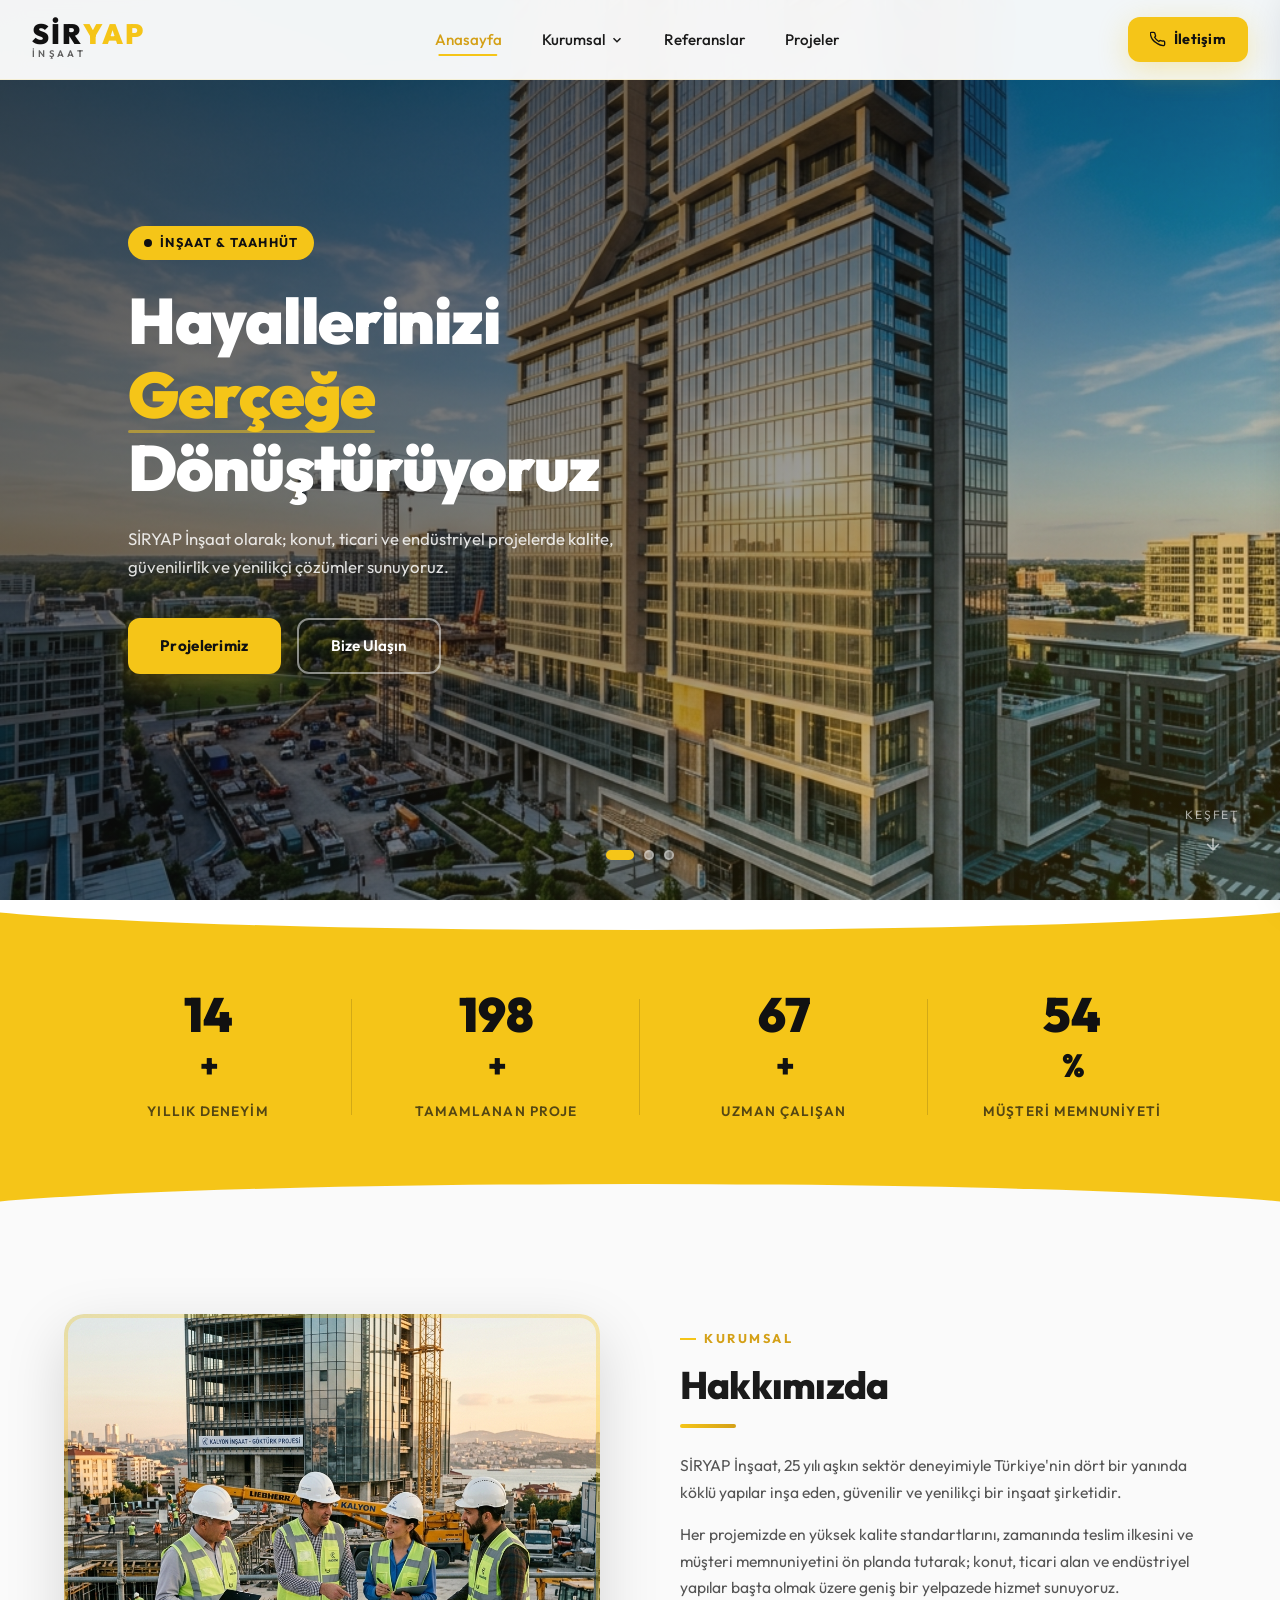
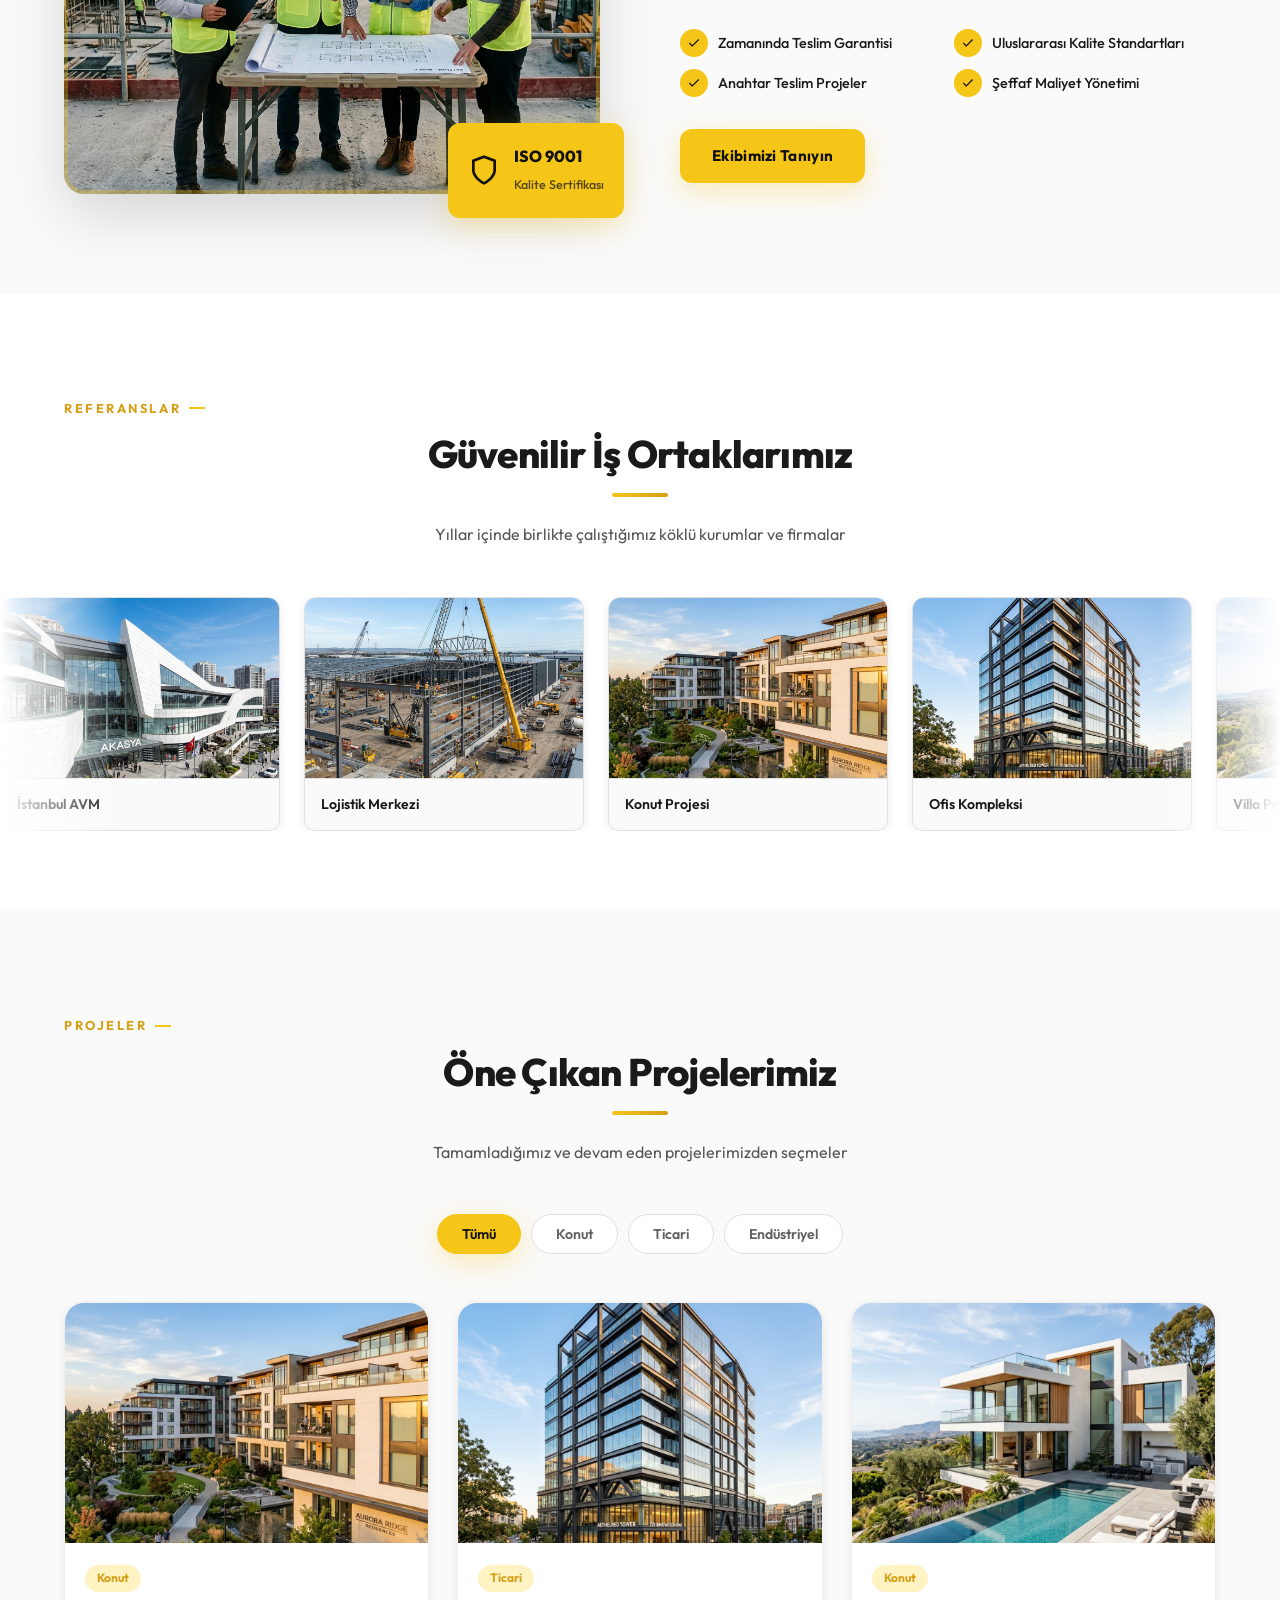
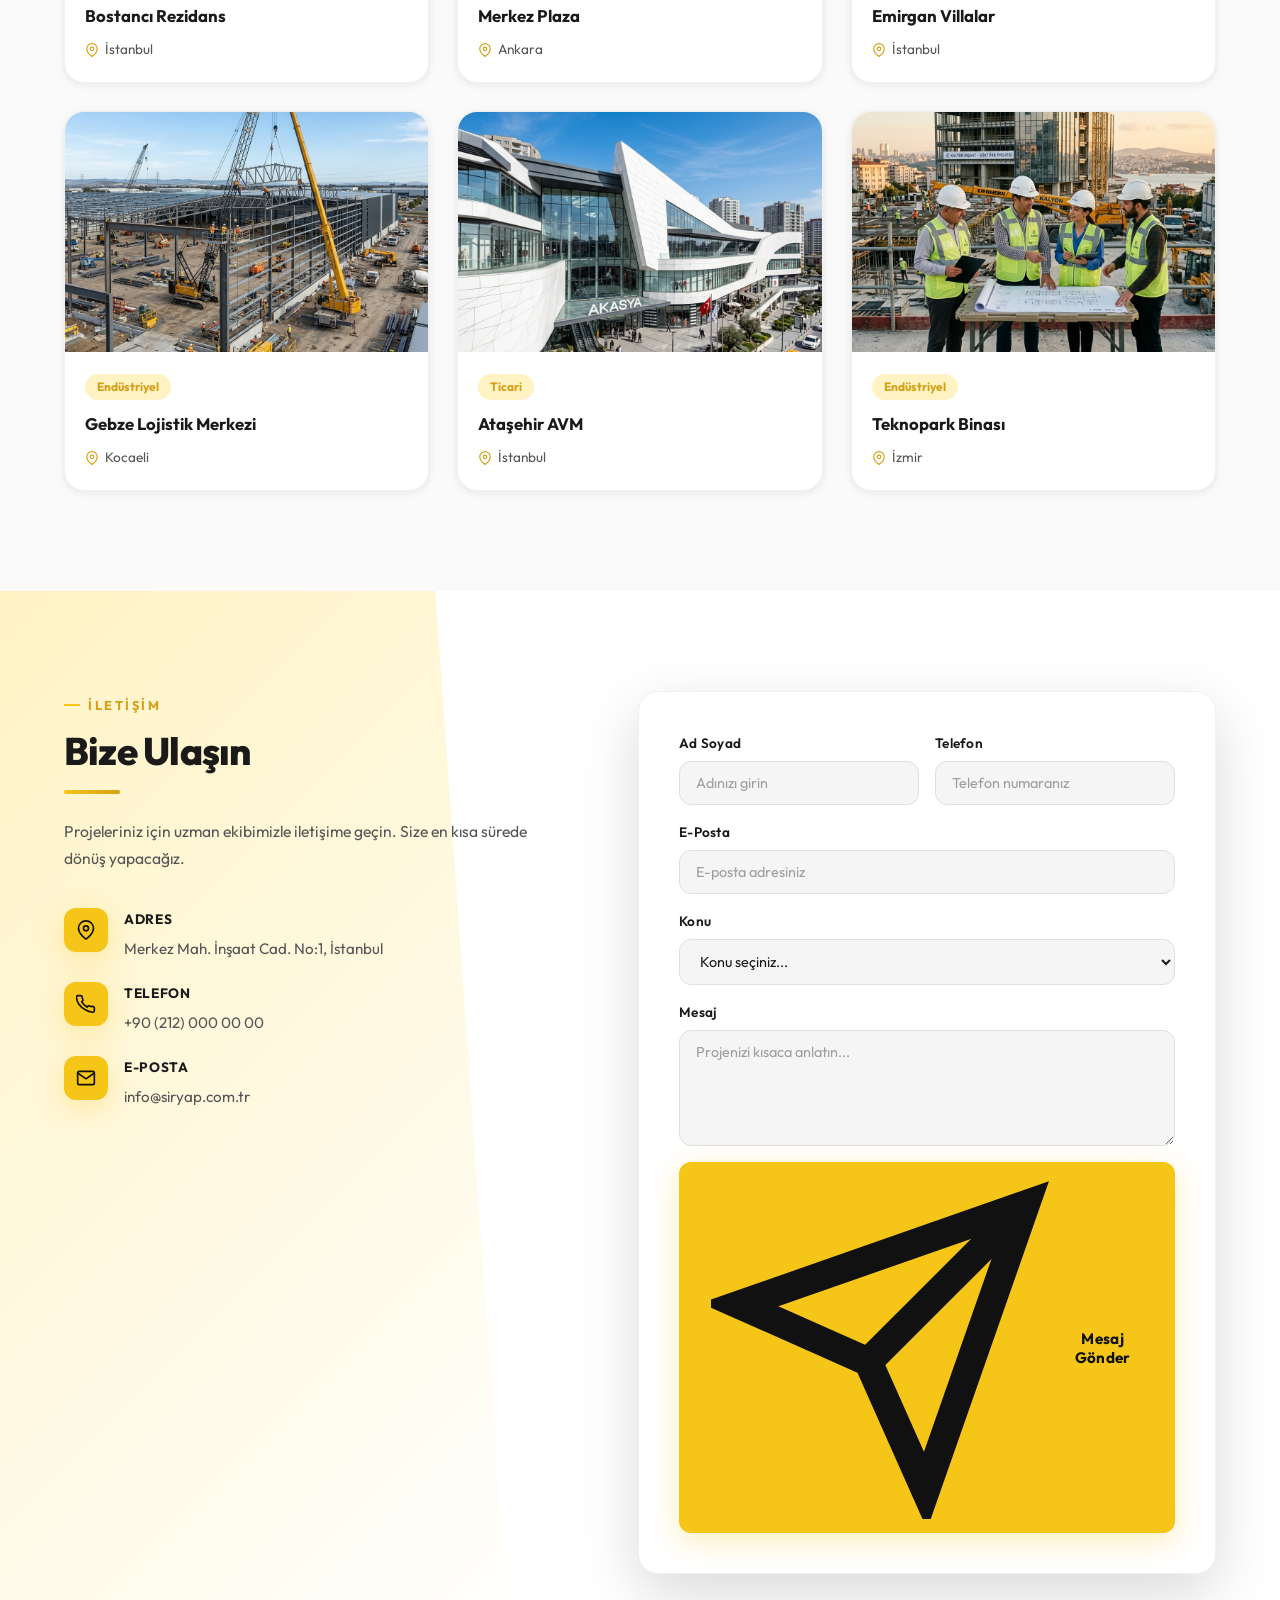
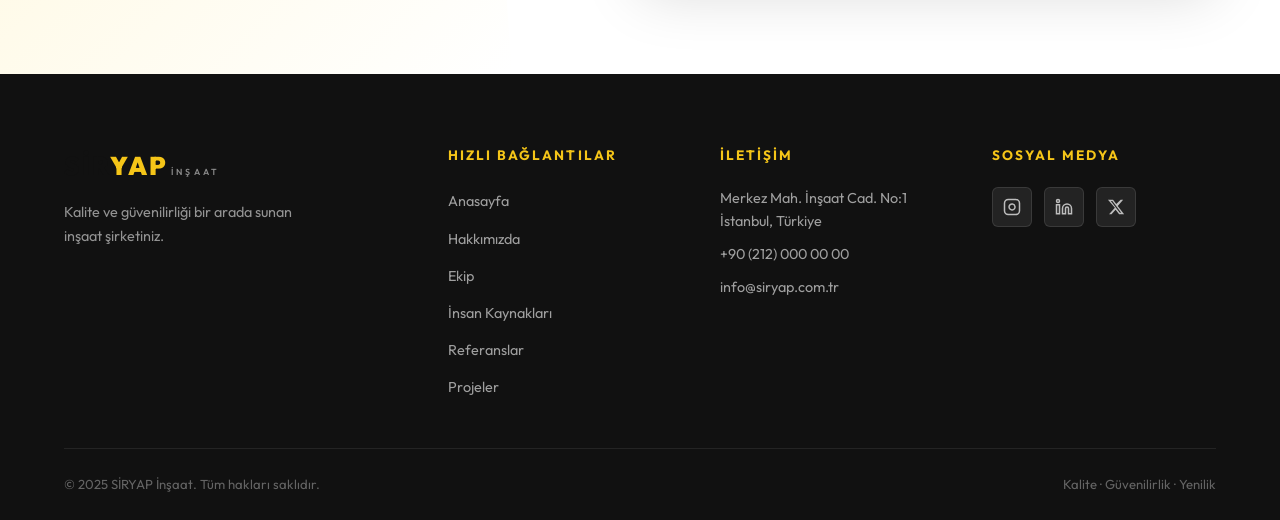
==== index.html @ 0685c8d4 "Add files via upload" ====
<!DOCTYPE html>
<html lang="tr">
<head>
  <meta charset="UTF-8" />
  <meta name="viewport" content="width=device-width, initial-scale=1.0" />
  <title>SİRYAP İnşaat | Kalite ve Güvenilirlik</title>
  <meta name="description" content="SİRYAP İnşaat - Türkiye'nin önde gelen inşaat şirketlerinden biri. Konut, ticari ve endüstriyel projelerimizle kaliteyi ve güvenilirliği bir arada sunuyoruz." />
  <link rel="preconnect" href="https://fonts.googleapis.com" />
  <link rel="preconnect" href="https://fonts.gstatic.com" crossorigin />
  <link href="https://fonts.googleapis.com/css2?family=Outfit:wght@300;400;500;600;700;800;900&family=Inter:wght@300;400;500;600&display=swap" rel="stylesheet" />
  <link rel="stylesheet" href="style.css" />
</head>
<body>

  <!-- HEADER -->
  <header id="site-header">
    <div class="header-inner">
      <!-- Logo -->
      <a href="#anasayfa" class="logo" id="logo-link">
        <span class="logo-text">SİR<span class="logo-accent">YAP</span></span>
        <span class="logo-sub">İNŞAAT</span>
      </a>

      <!-- Navigation -->
      <nav class="main-nav" id="main-nav">
        <ul class="nav-list">
          <li><a href="#anasayfa" class="nav-link active" id="nav-anasayfa">Anasayfa</a></li>
          <li class="has-dropdown">
            <a href="#kurumsal" class="nav-link" id="nav-kurumsal">
              Kurumsal
              <svg class="chevron" viewBox="0 0 24 24" fill="none" stroke="currentColor" stroke-width="2.5">
                <path d="M6 9l6 6 6-6"/>
              </svg>
            </a>
            <ul class="dropdown">
              <li><a href="ekip.html" class="dropdown-link" id="nav-ekip">Ekip</a></li>
              <li><a href="insan-kaynaklari.html" class="dropdown-link" id="nav-ik">İnsan Kaynakları</a></li>
            </ul>
          </li>
          <li><a href="#referanslar" class="nav-link" id="nav-referanslar">Referanslar</a></li>
          <li><a href="#projeler" class="nav-link" id="nav-projeler">Projeler</a></li>
        </ul>
      </nav>

      <!-- Contact Button -->
      <a href="#iletisim" class="contact-btn" id="contact-btn">
        <svg viewBox="0 0 24 24" fill="none" stroke="currentColor" stroke-width="2">
          <path d="M22 16.92v3a2 2 0 01-2.18 2 19.79 19.79 0 01-8.63-3.07A19.5 19.5 0 013.5 12.37a19.79 19.79 0 01-3.07-8.67A2 2 0 012.45 2h3a2 2 0 012 1.72c.127.96.362 1.903.7 2.81a2 2 0 01-.45 2.11L6.91 9.43a16 16 0 006.29 6.29l.8-.8a2 2 0 012.11-.45c.907.338 1.85.573 2.81.7A2 2 0 0122 16.92z"/>
        </svg>
        İletişim
      </a>

      <!-- Hamburger -->
      <button class="hamburger" id="hamburger-btn" aria-label="Menüyü aç">
        <span></span>
        <span></span>
        <span></span>
      </button>
    </div>
  </header>

  <!-- MOBILE NAV OVERLAY -->
  <div class="mobile-overlay" id="mobile-overlay"></div>
  <nav class="mobile-nav" id="mobile-nav">
    <button class="mobile-close" id="mobile-close-btn" aria-label="Menüyü kapat">✕</button>
    <ul class="mobile-nav-list">
      <li><a href="#anasayfa" class="mobile-nav-link">Anasayfa</a></li>
      <li>
        <button class="mobile-nav-link mobile-dropdown-toggle" id="mobile-kurumsal-btn">
          Kurumsal <svg viewBox="0 0 24 24" fill="none" stroke="currentColor" stroke-width="2.5"><path d="M6 9l6 6 6-6"/></svg>
        </button>
        <ul class="mobile-sub" id="mobile-sub-kurumsal">
          <li><a href="ekip.html" class="mobile-sub-link">Ekip</a></li>
          <li><a href="insan-kaynaklari.html" class="mobile-sub-link">İnsan Kaynakları</a></li>
        </ul>
      </li>
      <li><a href="#referanslar" class="mobile-nav-link">Referanslar</a></li>
      <li><a href="#projeler" class="mobile-nav-link">Projeler</a></li>
      <li><a href="#iletisim" class="mobile-nav-link highlight-link">İletişim</a></li>
    </ul>
  </nav>

  <main>
    <!-- HERO SECTION -->
    <section id="anasayfa" class="hero-section">
      <div class="hero-slider" id="hero-slider">
        <div class="hero-slide active" style="background-image: url('assets/hero_bg.png')"></div>
        <div class="hero-slide" style="background-image: url('assets/project1.png')"></div>
        <div class="hero-slide" style="background-image: url('assets/project2.png')"></div>
      </div>
      <div class="hero-overlay"></div>
      <div class="hero-content">
        <div class="hero-badge animate-fadeIn">İnşaat & Taahhüt</div>
        <h1 class="hero-title animate-slideUp">
          Hayallerinizi<br/>
          <span class="hero-accent">Gerçeğe</span> Dönüştürüyoruz
        </h1>
        <p class="hero-desc animate-slideUp delay-1">
          SİRYAP İnşaat olarak; konut, ticari ve endüstriyel projelerde kalite, güvenilirlik ve yenilikçi çözümler sunuyoruz.
        </p>
        <div class="hero-btns animate-slideUp delay-2">
          <a href="#projeler" class="btn-primary" id="hero-projects-btn">Projelerimiz</a>
          <a href="#iletisim" class="btn-outline" id="hero-contact-btn">Bize Ulaşın</a>
        </div>
      </div>
      <div class="hero-dots" id="hero-dots">
        <button class="dot active" data-index="0" aria-label="Slayt 1"></button>
        <button class="dot" data-index="1" aria-label="Slayt 2"></button>
        <button class="dot" data-index="2" aria-label="Slayt 3"></button>
      </div>
      <div class="hero-scroll-hint">
        <span>Keşfet</span>
        <div class="scroll-arrow">
          <svg viewBox="0 0 24 24" fill="none" stroke="currentColor" stroke-width="2">
            <path d="M12 5v14M5 12l7 7 7-7"/>
          </svg>
        </div>
      </div>
    </section>

    <!-- STATS SECTION -->
    <section class="stats-section">
      <div class="container">
        <div class="stats-grid">
          <div class="stat-item">
            <div class="stat-number" data-target="25">0</div>
            <div class="stat-plus">+</div>
            <div class="stat-label">Yıllık Deneyim</div>
          </div>
          <div class="stat-item">
            <div class="stat-number" data-target="350">0</div>
            <div class="stat-plus">+</div>
            <div class="stat-label">Tamamlanan Proje</div>
          </div>
          <div class="stat-item">
            <div class="stat-number" data-target="120">0</div>
            <div class="stat-plus">+</div>
            <div class="stat-label">Uzman Çalışan</div>
          </div>
          <div class="stat-item">
            <div class="stat-number" data-target="98">0</div>
            <div class="stat-plus">%</div>
            <div class="stat-label">Müşteri Memnuniyeti</div>
          </div>
        </div>
      </div>
    </section>

    <!-- KURUMSAL / HAKKIMIZDA SECTION -->
    <section id="kurumsal" class="about-section">
      <div class="container">
        <div class="about-grid">
          <div class="about-image-wrapper">
            <div class="about-image-frame">
              <img src="assets/about_img.png" alt="SİRYAP İnşaat Ekibi" class="about-img" />
            </div>
            <div class="about-badge-card">
              <svg viewBox="0 0 24 24" fill="none" stroke="currentColor" stroke-width="2">
                <path d="M12 22s8-4 8-10V5l-8-3-8 3v7c0 6 8 10 8 10z"/>
              </svg>
              <div>
                <strong>ISO 9001</strong>
                <span>Kalite Sertifikası</span>
              </div>
            </div>
          </div>
          <div class="about-content">
            <div class="section-label">Kurumsal</div>
            <h2 class="section-title">Hakkımızda</h2>
            <div class="section-divider"></div>
            <p class="about-text">
              SİRYAP İnşaat, 25 yılı aşkın sektör deneyimiyle Türkiye'nin dört bir yanında köklü yapılar inşa eden, güvenilir ve yenilikçi bir inşaat şirketidir.
            </p>
            <p class="about-text">
              Her projemizde en yüksek kalite standartlarını, zamanında teslim ilkesini ve müşteri memnuniyetini ön planda tutarak; konut, ticari alan ve endüstriyel yapılar başta olmak üzere geniş bir yelpazede hizmet sunuyoruz.
            </p>
            <div class="about-features">
              <div class="feature-item">
                <div class="feature-icon">
                  <svg viewBox="0 0 24 24" fill="none" stroke="currentColor" stroke-width="2">
                    <polyline points="20 6 9 17 4 12"/>
                  </svg>
                </div>
                <span>Zamanında Teslim Garantisi</span>
              </div>
              <div class="feature-item">
                <div class="feature-icon">
                  <svg viewBox="0 0 24 24" fill="none" stroke="currentColor" stroke-width="2">
                    <polyline points="20 6 9 17 4 12"/>
                  </svg>
                </div>
                <span>Uluslararası Kalite Standartları</span>
              </div>
              <div class="feature-item">
                <div class="feature-icon">
                  <svg viewBox="0 0 24 24" fill="none" stroke="currentColor" stroke-width="2">
                    <polyline points="20 6 9 17 4 12"/>
                  </svg>
                </div>
                <span>Anahtar Teslim Projeler</span>
              </div>
              <div class="feature-item">
                <div class="feature-icon">
                  <svg viewBox="0 0 24 24" fill="none" stroke="currentColor" stroke-width="2">
                    <polyline points="20 6 9 17 4 12"/>
                  </svg>
                </div>
                <span>Şeffaf Maliyet Yönetimi</span>
              </div>
            </div>
            <a href="ekip.html" class="btn-primary" id="about-team-btn">Ekibimizi Tanıyın</a>
          </div>
        </div>
      </div>
    </section>

    <!-- REFERANSLAR SECTION (Auto-scrolling) -->
    <section id="referanslar" class="references-section">
      <div class="container">
        <div class="section-label center">Referanslar</div>
        <h2 class="section-title center">Güvenilir İş Ortaklarımız</h2>
        <div class="section-divider center"></div>
        <p class="section-sub center">Yıllar içinde birlikte çalıştığımız köklü kurumlar ve firmalar</p>
      </div>

      <!-- Scrolling logos track -->
      <div class="refs-scroll-wrapper">
        <div class="refs-track" id="refs-track">
          <!-- First set -->
          <div class="ref-card">
            <div class="ref-inner">
              <img src="assets/ref1.png" alt="Referans 1" />
              <span>İstanbul AVM</span>
            </div>
          </div>
          <div class="ref-card">
            <div class="ref-inner">
              <img src="assets/ref2.png" alt="Referans 2" />
              <span>Lojistik Merkezi</span>
            </div>
          </div>
          <div class="ref-card">
            <div class="ref-inner">
              <img src="assets/project1.png" alt="Referans 3" />
              <span>Konut Projesi</span>
            </div>
          </div>
          <div class="ref-card">
            <div class="ref-inner">
              <img src="assets/project2.png" alt="Referans 4" />
              <span>Ofis Kompleksi</span>
            </div>
          </div>
          <div class="ref-card">
            <div class="ref-inner">
              <img src="assets/project3.png" alt="Referans 5" />
              <span>Villa Projesi</span>
            </div>
          </div>
          <div class="ref-card">
            <div class="ref-inner">
              <img src="assets/about_img.png" alt="Referans 6" />
              <span>Endüstriyel Tesis</span>
            </div>
          </div>
          <!-- Duplicate set for seamless loop -->
          <div class="ref-card">
            <div class="ref-inner">
              <img src="assets/ref1.png" alt="Referans 1" />
              <span>İstanbul AVM</span>
            </div>
          </div>
          <div class="ref-card">
            <div class="ref-inner">
              <img src="assets/ref2.png" alt="Referans 2" />
              <span>Lojistik Merkezi</span>
            </div>
          </div>
          <div class="ref-card">
            <div class="ref-inner">
              <img src="assets/project1.png" alt="Referans 3" />
              <span>Konut Projesi</span>
            </div>
          </div>
          <div class="ref-card">
            <div class="ref-inner">
              <img src="assets/project2.png" alt="Referans 4" />
              <span>Ofis Kompleksi</span>
            </div>
          </div>
          <div class="ref-card">
            <div class="ref-inner">
              <img src="assets/project3.png" alt="Referans 5" />
              <span>Villa Projesi</span>
            </div>
          </div>
          <div class="ref-card">
            <div class="ref-inner">
              <img src="assets/about_img.png" alt="Referans 6" />
              <span>Endüstriyel Tesis</span>
            </div>
          </div>
        </div>
      </div>
    </section>

    <!-- PROJELER SECTION -->
    <section id="projeler" class="projects-section">
      <div class="container">
        <div class="section-label center">Projeler</div>
        <h2 class="section-title center">Öne Çıkan Projelerimiz</h2>
        <div class="section-divider center"></div>
        <p class="section-sub center">Tamamladığımız ve devam eden projelerimizden seçmeler</p>

        <div class="project-filters" id="project-filters">
          <button class="filter-btn active" data-filter="all" id="filter-all">Tümü</button>
          <button class="filter-btn" data-filter="konut" id="filter-konut">Konut</button>
          <button class="filter-btn" data-filter="ticari" id="filter-ticari">Ticari</button>
          <button class="filter-btn" data-filter="endustri" id="filter-endustri">Endüstriyel</button>
        </div>

        <div class="projects-grid" id="projects-grid">
          <div class="project-card" data-category="konut">
            <div class="project-img-wrap">
              <img src="assets/project1.png" alt="Bostancı Rezidans" />
              <div class="project-overlay">
                <span class="project-tag">Konut</span>
                <h3>Bostancı Rezidans</h3>
                <p>İstanbul, 2024</p>
              </div>
            </div>
            <div class="project-info">
              <span class="project-category-badge">Konut</span>
              <h3 class="project-name">Bostancı Rezidans</h3>
              <p class="project-location">
                <svg viewBox="0 0 24 24" fill="none" stroke="currentColor" stroke-width="2">
                  <path d="M21 10c0 7-9 13-9 13s-9-6-9-13a9 9 0 0118 0z"/>
                  <circle cx="12" cy="10" r="3"/>
                </svg>
                İstanbul
              </p>
            </div>
          </div>

          <div class="project-card" data-category="ticari">
            <div class="project-img-wrap">
              <img src="assets/project2.png" alt="Merkez Plaza" />
              <div class="project-overlay">
                <span class="project-tag">Ticari</span>
                <h3>Merkez Plaza</h3>
                <p>Ankara, 2023</p>
              </div>
            </div>
            <div class="project-info">
              <span class="project-category-badge">Ticari</span>
              <h3 class="project-name">Merkez Plaza</h3>
              <p class="project-location">
                <svg viewBox="0 0 24 24" fill="none" stroke="currentColor" stroke-width="2">
                  <path d="M21 10c0 7-9 13-9 13s-9-6-9-13a9 9 0 0118 0z"/>
                  <circle cx="12" cy="10" r="3"/>
                </svg>
                Ankara
              </p>
            </div>
          </div>

          <div class="project-card" data-category="konut">
            <div class="project-img-wrap">
              <img src="assets/project3.png" alt="Emirgan Villalar" />
              <div class="project-overlay">
                <span class="project-tag">Konut</span>
                <h3>Emirgan Villalar</h3>
                <p>İstanbul, 2024</p>
              </div>
            </div>
            <div class="project-info">
              <span class="project-category-badge">Konut</span>
              <h3 class="project-name">Emirgan Villalar</h3>
              <p class="project-location">
                <svg viewBox="0 0 24 24" fill="none" stroke="currentColor" stroke-width="2">
                  <path d="M21 10c0 7-9 13-9 13s-9-6-9-13a9 9 0 0118 0z"/>
                  <circle cx="12" cy="10" r="3"/>
                </svg>
                İstanbul
              </p>
            </div>
          </div>

          <div class="project-card" data-category="endustri">
            <div class="project-img-wrap">
              <img src="assets/ref2.png" alt="Gebze Lojistik Merkezi" />
              <div class="project-overlay">
                <span class="project-tag">Endüstriyel</span>
                <h3>Gebze Lojistik Merkezi</h3>
                <p>Kocaeli, 2022</p>
              </div>
            </div>
            <div class="project-info">
              <span class="project-category-badge">Endüstriyel</span>
              <h3 class="project-name">Gebze Lojistik Merkezi</h3>
              <p class="project-location">
                <svg viewBox="0 0 24 24" fill="none" stroke="currentColor" stroke-width="2">
                  <path d="M21 10c0 7-9 13-9 13s-9-6-9-13a9 9 0 0118 0z"/>
                  <circle cx="12" cy="10" r="3"/>
                </svg>
                Kocaeli
              </p>
            </div>
          </div>

          <div class="project-card" data-category="ticari">
            <div class="project-img-wrap">
              <img src="assets/ref1.png" alt="Ataşehir AVM" />
              <div class="project-overlay">
                <span class="project-tag">Ticari</span>
                <h3>Ataşehir AVM</h3>
                <p>İstanbul, 2023</p>
              </div>
            </div>
            <div class="project-info">
              <span class="project-category-badge">Ticari</span>
              <h3 class="project-name">Ataşehir AVM</h3>
              <p class="project-location">
                <svg viewBox="0 0 24 24" fill="none" stroke="currentColor" stroke-width="2">
                  <path d="M21 10c0 7-9 13-9 13s-9-6-9-13a9 9 0 0118 0z"/>
                  <circle cx="12" cy="10" r="3"/>
                </svg>
                İstanbul
              </p>
            </div>
          </div>

          <div class="project-card" data-category="endustri">
            <div class="project-img-wrap">
              <img src="assets/about_img.png" alt="Teknopark Binası" />
              <div class="project-overlay">
                <span class="project-tag">Endüstriyel</span>
                <h3>Teknopark Binası</h3>
                <p>İzmir, 2021</p>
              </div>
            </div>
            <div class="project-info">
              <span class="project-category-badge">Endüstriyel</span>
              <h3 class="project-name">Teknopark Binası</h3>
              <p class="project-location">
                <svg viewBox="0 0 24 24" fill="none" stroke="currentColor" stroke-width="2">
                  <path d="M21 10c0 7-9 13-9 13s-9-6-9-13a9 9 0 0118 0z"/>
                  <circle cx="12" cy="10" r="3"/>
                </svg>
                İzmir
              </p>
            </div>
          </div>
        </div>
      </div>
    </section>

    <!-- ILETISIM SECTION -->
    <section id="iletisim" class="contact-section">
      <div class="container">
        <div class="contact-grid">
          <div class="contact-info">
            <div class="section-label">İletişim</div>
            <h2 class="section-title">Bize Ulaşın</h2>
            <div class="section-divider"></div>
            <p class="contact-desc">Projeleriniz için uzman ekibimizle iletişime geçin. Size en kısa sürede dönüş yapacağız.</p>

            <div class="contact-items">
              <div class="contact-item">
                <div class="contact-icon">
                  <svg viewBox="0 0 24 24" fill="none" stroke="currentColor" stroke-width="2">
                    <path d="M21 10c0 7-9 13-9 13s-9-6-9-13a9 9 0 0118 0z"/>
                    <circle cx="12" cy="10" r="3"/>
                  </svg>
                </div>
                <div>
                  <strong>Adres</strong>
                  <span>Merkez Mah. İnşaat Cad. No:1, İstanbul</span>
                </div>
              </div>
              <div class="contact-item">
                <div class="contact-icon">
                  <svg viewBox="0 0 24 24" fill="none" stroke="currentColor" stroke-width="2">
                    <path d="M22 16.92v3a2 2 0 01-2.18 2 19.79 19.79 0 01-8.63-3.07A19.5 19.5 0 013.5 12.37a19.79 19.79 0 01-3.07-8.67A2 2 0 012.45 2h3a2 2 0 012 1.72c.127.96.362 1.903.7 2.81a2 2 0 01-.45 2.11L6.91 9.43a16 16 0 006.29 6.29l.8-.8a2 2 0 012.11-.45c.907.338 1.85.573 2.81.7A2 2 0 0122 16.92z"/>
                  </svg>
                </div>
                <div>
                  <strong>Telefon</strong>
                  <span>+90 (212) 000 00 00</span>
                </div>
              </div>
              <div class="contact-item">
                <div class="contact-icon">
                  <svg viewBox="0 0 24 24" fill="none" stroke="currentColor" stroke-width="2">
                    <path d="M4 4h16c1.1 0 2 .9 2 2v12c0 1.1-.9 2-2 2H4c-1.1 0-2-.9-2-2V6c0-1.1.9-2 2-2z"/>
                    <polyline points="22,6 12,13 2,6"/>
                  </svg>
                </div>
                <div>
                  <strong>E-Posta</strong>
                  <span>info@siryap.com.tr</span>
                </div>
              </div>
            </div>
          </div>

          <form class="contact-form" id="contact-form">
            <div class="form-row">
              <div class="form-group">
                <label for="ad">Ad Soyad</label>
                <input type="text" id="ad" name="ad" placeholder="Adınızı girin" required />
              </div>
              <div class="form-group">
                <label for="telefon">Telefon</label>
                <input type="tel" id="telefon" name="telefon" placeholder="Telefon numaranız" />
              </div>
            </div>
            <div class="form-group">
              <label for="email">E-Posta</label>
              <input type="email" id="email" name="email" placeholder="E-posta adresiniz" required />
            </div>
            <div class="form-group">
              <label for="konu">Konu</label>
              <select id="konu" name="konu">
                <option value="">Konu seçiniz...</option>
                <option>Konut Projesi</option>
                <option>Ticari Proje</option>
                <option>Endüstriyel Proje</option>
                <option>Diğer</option>
              </select>
            </div>
            <div class="form-group">
              <label for="mesaj">Mesaj</label>
              <textarea id="mesaj" name="mesaj" rows="5" placeholder="Projenizi kısaca anlatın..."></textarea>
            </div>
            <button type="submit" class="btn-primary full-width" id="submit-btn">
              <svg viewBox="0 0 24 24" fill="none" stroke="currentColor" stroke-width="2">
                <line x1="22" y1="2" x2="11" y2="13"/>
                <polygon points="22 2 15 22 11 13 2 9 22 2"/>
              </svg>
              Mesaj Gönder
            </button>
          </form>
        </div>
      </div>
    </section>
  </main>

  <!-- FOOTER -->
  <footer class="site-footer">
    <div class="container">
      <div class="footer-grid">
        <div class="footer-brand">
          <span class="logo-text footer-logo">SİR<span class="logo-accent">YAP</span></span>
          <span class="logo-sub footer-logo-sub">İNŞAAT</span>
          <p>Kalite ve güvenilirliği bir arada sunan inşaat şirketiniz.</p>
        </div>
        <div class="footer-links">
          <h4>Hızlı Bağlantılar</h4>
          <ul>
            <li><a href="#anasayfa">Anasayfa</a></li>
            <li><a href="#kurumsal">Hakkımızda</a></li>
            <li><a href="ekip.html">Ekip</a></li>
            <li><a href="insan-kaynaklari.html">İnsan Kaynakları</a></li>
            <li><a href="#referanslar">Referanslar</a></li>
            <li><a href="#projeler">Projeler</a></li>
          </ul>
        </div>
        <div class="footer-contact">
          <h4>İletişim</h4>
          <p>Merkez Mah. İnşaat Cad. No:1<br/>İstanbul, Türkiye</p>
          <p><a href="tel:+902120000000">+90 (212) 000 00 00</a></p>
          <p><a href="mailto:info@siryap.com.tr">info@siryap.com.tr</a></p>
        </div>
        <div class="footer-social">
          <h4>Sosyal Medya</h4>
          <div class="social-links">
            <a href="#" class="social-link" id="social-instagram" aria-label="Instagram">
              <svg viewBox="0 0 24 24" fill="none" stroke="currentColor" stroke-width="2">
                <rect x="2" y="2" width="20" height="20" rx="5" ry="5"/>
                <path d="M16 11.37A4 4 0 1112.63 8 4 4 0 0116 11.37z"/>
                <line x1="17.5" y1="6.5" x2="17.51" y2="6.5"/>
              </svg>
            </a>
            <a href="#" class="social-link" id="social-linkedin" aria-label="LinkedIn">
              <svg viewBox="0 0 24 24" fill="none" stroke="currentColor" stroke-width="2">
                <path d="M16 8a6 6 0 016 6v7h-4v-7a2 2 0 00-2-2 2 2 0 00-2 2v7h-4v-7a6 6 0 016-6zM2 9h4v12H2z"/>
                <circle cx="4" cy="4" r="2"/>
              </svg>
            </a>
            <a href="#" class="social-link" id="social-twitter" aria-label="Twitter/X">
              <svg viewBox="0 0 24 24" fill="currentColor">
                <path d="M18.244 2.25h3.308l-7.227 8.26 8.502 11.24H16.17l-4.714-6.231-5.401 6.231H2.744l7.737-8.835L1.254 2.25H8.08l4.253 5.622zm-1.161 17.52h1.833L7.084 4.126H5.117z"/>
              </svg>
            </a>
          </div>
        </div>
      </div>
      <div class="footer-bottom">
        <p>&copy; 2025 SİRYAP İnşaat. Tüm hakları saklıdır.</p>
        <p>Kalite · Güvenilirlik · Yenilik</p>
      </div>
    </div>
  </footer>

  <script src="script.js"></script>
</body>
</html>
---- style.css ----
/* ============================================
   SIRYAP İNŞAAT - Ana Stil Dosyası
   Renk Paleti: Beyaz + Sarı/Altın
   ============================================ */

/* --- CSS Değişkenleri --- */
:root {
  --primary: #F5C518;        /* Altın sarı */
  --primary-dark: #D4A017;   /* Koyu altın */
  --primary-light: #FFF3C4;  /* Açık sarı */
  --white: #FFFFFF;
  --off-white: #FAFAFA;
  --light-gray: #F5F5F5;
  --gray-100: #F0F0F0;
  --gray-200: #E0E0E0;
  --gray-400: #9E9E9E;
  --gray-600: #616161;
  --gray-800: #212121;
  --dark: #111111;
  --text-primary: #1A1A1A;
  --text-secondary: #555555;
  --shadow-sm: 0 2px 8px rgba(0,0,0,0.08);
  --shadow-md: 0 8px 24px rgba(0,0,0,0.10);
  --shadow-lg: 0 20px 60px rgba(0,0,0,0.15);
  --shadow-gold: 0 8px 30px rgba(245, 197, 24, 0.3);
  --radius-sm: 6px;
  --radius-md: 12px;
  --radius-lg: 20px;
  --radius-xl: 30px;
  --transition: 0.3s ease;
  --header-height: 80px;
}

/* --- Reset & Base --- */
*, *::before, *::after {
  box-sizing: border-box;
  margin: 0;
  padding: 0;
}

html {
  scroll-behavior: smooth;
  font-size: 16px;
}

body {
  font-family: 'Outfit', 'Inter', sans-serif;
  color: var(--text-primary);
  background: var(--white);
  overflow-x: hidden;
  line-height: 1.7;
}

img {
  display: block;
  max-width: 100%;
  height: auto;
}

a {
  text-decoration: none;
  color: inherit;
}

ul {
  list-style: none;
}

button {
  cursor: pointer;
  border: none;
  background: none;
  font-family: inherit;
}

/* --- Container --- */
.container {
  max-width: 1200px;
  margin: 0 auto;
  padding: 0 24px;
}

/* ============================================
   HEADER
   ============================================ */
#site-header {
  position: fixed;
  top: 0;
  left: 0;
  right: 0;
  z-index: 1000;
  height: var(--header-height);
  background: rgba(255, 255, 255, 0.95);
  backdrop-filter: blur(12px);
  -webkit-backdrop-filter: blur(12px);
  border-bottom: 1px solid rgba(245, 197, 24, 0.15);
  transition: box-shadow var(--transition), background var(--transition);
}

#site-header.scrolled {
  box-shadow: 0 4px 30px rgba(0, 0, 0, 0.08);
  background: rgba(255, 255, 255, 0.98);
}

.header-inner {
  max-width: 1400px;
  margin: 0 auto;
  height: 100%;
  padding: 0 32px;
  display: flex;
  align-items: center;
  justify-content: space-between;
  gap: 24px;
}

/* --- Logo --- */
.logo {
  display: flex;
  flex-direction: column;
  line-height: 1;
  flex-shrink: 0;
}

.logo-text {
  font-family: 'Outfit', sans-serif;
  font-size: 1.75rem;
  font-weight: 900;
  letter-spacing: 0.08em;
  color: var(--dark);
}

.logo-accent {
  color: var(--primary);
}

.logo-sub {
  font-size: 0.6rem;
  font-weight: 600;
  letter-spacing: 0.35em;
  color: var(--gray-600);
  text-transform: uppercase;
  margin-top: 1px;
}

/* --- Main Nav --- */
.main-nav {
  flex: 1;
  display: flex;
  justify-content: center;
}

.nav-list {
  display: flex;
  align-items: center;
  gap: 8px;
}

.nav-link {
  display: flex;
  align-items: center;
  gap: 4px;
  padding: 8px 16px;
  border-radius: var(--radius-sm);
  font-weight: 500;
  font-size: 0.95rem;
  color: var(--text-primary);
  transition: all var(--transition);
  position: relative;
}

.nav-link::after {
  content: '';
  position: absolute;
  bottom: 4px;
  left: 50%;
  width: 0;
  height: 2px;
  background: var(--primary);
  transform: translateX(-50%);
  transition: width var(--transition);
  border-radius: 2px;
}

.nav-link:hover::after,
.nav-link.active::after {
  width: 60%;
}

.nav-link:hover,
.nav-link.active {
  color: var(--primary-dark);
}

.chevron {
  width: 14px;
  height: 14px;
  transition: transform var(--transition);
}

/* --- Dropdown --- */
.has-dropdown {
  position: relative;
}

.has-dropdown:hover .chevron {
  transform: rotate(180deg);
}

.dropdown {
  position: absolute;
  top: calc(100% + 8px);
  left: 50%;
  transform: translateX(-50%);
  min-width: 200px;
  background: var(--white);
  border-radius: var(--radius-md);
  box-shadow: var(--shadow-lg);
  border: 1px solid var(--gray-100);
  padding: 8px;
  opacity: 0;
  visibility: hidden;
  transform: translateX(-50%) translateY(-8px);
  transition: all var(--transition);
  pointer-events: none;
}

.dropdown::before {
  content: '';
  position: absolute;
  top: -6px;
  left: 50%;
  transform: translateX(-50%);
  width: 12px;
  height: 12px;
  background: var(--white);
  border-top: 1px solid var(--gray-100);
  border-left: 1px solid var(--gray-100);
  transform: translateX(-50%) rotate(45deg);
}

.has-dropdown:hover .dropdown {
  opacity: 1;
  visibility: visible;
  transform: translateX(-50%) translateY(0);
  pointer-events: auto;
}

.dropdown-link {
  display: block;
  padding: 10px 16px;
  border-radius: var(--radius-sm);
  font-size: 0.9rem;
  font-weight: 500;
  color: var(--text-primary);
  transition: all var(--transition);
}

.dropdown-link:hover {
  background: var(--primary-light);
  color: var(--primary-dark);
  padding-left: 20px;
}

/* --- Contact Button --- */
.contact-btn {
  display: flex;
  align-items: center;
  gap: 8px;
  padding: 10px 22px;
  background: var(--primary);
  color: var(--dark);
  border-radius: var(--radius-md);
  font-weight: 700;
  font-size: 0.9rem;
  letter-spacing: 0.02em;
  transition: all var(--transition);
  flex-shrink: 0;
  box-shadow: var(--shadow-gold);
}

.contact-btn svg {
  width: 16px;
  height: 16px;
}

.contact-btn:hover {
  background: var(--primary-dark);
  transform: translateY(-2px);
  box-shadow: 0 12px 40px rgba(245, 197, 24, 0.4);
}

/* --- Hamburger --- */
.hamburger {
  display: none;
  flex-direction: column;
  gap: 5px;
  padding: 8px;
  border-radius: var(--radius-sm);
}

.hamburger span {
  display: block;
  width: 24px;
  height: 2.5px;
  background: var(--dark);
  border-radius: 2px;
  transition: all var(--transition);
}

.hamburger.open span:nth-child(1) {
  transform: rotate(45deg) translate(5px, 5px);
}
.hamburger.open span:nth-child(2) {
  opacity: 0;
}
.hamburger.open span:nth-child(3) {
  transform: rotate(-45deg) translate(5px, -5px);
}

/* --- Mobile Nav --- */
.mobile-overlay {
  position: fixed;
  inset: 0;
  background: rgba(0,0,0,0.5);
  z-index: 1100;
  opacity: 0;
  visibility: hidden;
  transition: all var(--transition);
}

.mobile-overlay.active {
  opacity: 1;
  visibility: visible;
}

.mobile-nav {
  position: fixed;
  top: 0;
  right: -320px;
  width: 300px;
  height: 100vh;
  background: var(--white);
  z-index: 1200;
  padding: 80px 24px 40px;
  transition: right var(--transition);
  overflow-y: auto;
  box-shadow: -10px 0 40px rgba(0,0,0,0.15);
}

.mobile-nav.open {
  right: 0;
}

.mobile-close {
  position: absolute;
  top: 20px;
  right: 20px;
  width: 36px;
  height: 36px;
  border-radius: 50%;
  background: var(--light-gray);
  color: var(--text-primary);
  font-size: 1rem;
  display: flex;
  align-items: center;
  justify-content: center;
}

.mobile-nav-list {
  display: flex;
  flex-direction: column;
  gap: 4px;
}

.mobile-nav-link {
  display: flex;
  align-items: center;
  justify-content: space-between;
  width: 100%;
  padding: 14px 16px;
  border-radius: var(--radius-sm);
  font-size: 1rem;
  font-weight: 600;
  color: var(--text-primary);
  transition: all var(--transition);
}

.mobile-nav-link:hover {
  background: var(--primary-light);
  color: var(--primary-dark);
}

.mobile-nav-link svg {
  width: 16px;
  height: 16px;
  transition: transform var(--transition);
}

.mobile-nav-link.open svg {
  transform: rotate(180deg);
}

.highlight-link {
  background: var(--primary);
  color: var(--dark);
  margin-top: 8px;
}

.mobile-sub {
  overflow: hidden;
  max-height: 0;
  transition: max-height 0.4s ease;
}

.mobile-sub.open {
  max-height: 200px;
}

.mobile-sub-link {
  display: block;
  padding: 10px 16px 10px 32px;
  font-size: 0.9rem;
  color: var(--text-secondary);
  border-radius: var(--radius-sm);
  transition: all var(--transition);
}

.mobile-sub-link:hover {
  color: var(--primary-dark);
  background: var(--primary-light);
}

/* ============================================
   BUTTONS
   ============================================ */
.btn-primary {
  display: inline-flex;
  align-items: center;
  gap: 8px;
  padding: 14px 32px;
  background: var(--primary);
  color: var(--dark);
  border-radius: var(--radius-md);
  font-weight: 700;
  font-size: 0.95rem;
  letter-spacing: 0.02em;
  transition: all var(--transition);
  box-shadow: var(--shadow-gold);
  cursor: pointer;
}

.btn-primary:hover {
  background: var(--primary-dark);
  transform: translateY(-2px);
  box-shadow: 0 16px 48px rgba(245, 197, 24, 0.45);
}

.btn-primary.full-width {
  width: 100%;
  justify-content: center;
}

.btn-outline {
  display: inline-flex;
  align-items: center;
  gap: 8px;
  padding: 13px 32px;
  background: transparent;
  color: var(--white);
  border: 2px solid rgba(255,255,255,0.5);
  border-radius: var(--radius-md);
  font-weight: 600;
  font-size: 0.95rem;
  transition: all var(--transition);
}

.btn-outline:hover {
  border-color: var(--primary);
  color: var(--primary);
  background: rgba(245, 197, 24, 0.1);
}

/* ============================================
   HERO SECTION
   ============================================ */
.hero-section {
  position: relative;
  height: 100vh;
  min-height: 600px;
  display: flex;
  align-items: center;
  overflow: hidden;
}

.hero-slider {
  position: absolute;
  inset: 0;
}

.hero-slide {
  position: absolute;
  inset: 0;
  background-size: cover;
  background-position: center;
  background-repeat: no-repeat;
  opacity: 0;
  transition: opacity 1s ease;
}

.hero-slide.active {
  opacity: 1;
}

.hero-overlay {
  position: absolute;
  inset: 0;
  background: linear-gradient(
    135deg,
    rgba(17, 17, 17, 0.75) 0%,
    rgba(17, 17, 17, 0.5) 50%,
    rgba(245, 197, 24, 0.15) 100%
  );
  z-index: 1;
}

.hero-content {
  position: relative;
  z-index: 2;
  padding: 0 10%;
  max-width: 750px;
}

.hero-badge {
  display: inline-flex;
  align-items: center;
  gap: 8px;
  padding: 6px 16px;
  background: var(--primary);
  color: var(--dark);
  border-radius: var(--radius-xl);
  font-weight: 700;
  font-size: 0.8rem;
  letter-spacing: 0.1em;
  text-transform: uppercase;
  margin-bottom: 24px;
}

.hero-badge::before {
  content: '';
  width: 8px;
  height: 8px;
  border-radius: 50%;
  background: var(--dark);
  animation: pulse 2s infinite;
}

@keyframes pulse {
  0%, 100% { opacity: 1; transform: scale(1); }
  50% { opacity: 0.6; transform: scale(0.8); }
}

.hero-title {
  font-size: clamp(2.5rem, 5vw, 4rem);
  font-weight: 900;
  color: var(--white);
  line-height: 1.15;
  margin-bottom: 20px;
  letter-spacing: -0.02em;
}

.hero-accent {
  color: var(--primary);
  position: relative;
}

.hero-accent::after {
  content: '';
  position: absolute;
  bottom: 2px;
  left: 0;
  right: 0;
  height: 3px;
  background: var(--primary);
  opacity: 0.5;
  border-radius: 2px;
}

.hero-desc {
  font-size: 1.05rem;
  color: rgba(255,255,255,0.85);
  margin-bottom: 36px;
  max-width: 560px;
  font-weight: 400;
}

.hero-btns {
  display: flex;
  gap: 16px;
  flex-wrap: wrap;
}

/* Hero Dots */
.hero-dots {
  position: absolute;
  bottom: 40px;
  left: 50%;
  transform: translateX(-50%);
  z-index: 2;
  display: flex;
  gap: 10px;
}

.dot {
  width: 10px;
  height: 10px;
  border-radius: 50%;
  background: rgba(255,255,255,0.4);
  border: 2px solid rgba(255,255,255,0.3);
  transition: all var(--transition);
  cursor: pointer;
}

.dot.active {
  background: var(--primary);
  border-color: var(--primary);
  width: 28px;
  border-radius: 5px;
}

/* Scroll hint */
.hero-scroll-hint {
  position: absolute;
  bottom: 40px;
  right: 40px;
  z-index: 2;
  display: flex;
  flex-direction: column;
  align-items: center;
  gap: 8px;
  color: rgba(255,255,255,0.6);
  font-size: 0.75rem;
  letter-spacing: 0.15em;
  text-transform: uppercase;
}

.scroll-arrow svg {
  width: 20px;
  height: 20px;
  animation: bounce 2s infinite;
}

@keyframes bounce {
  0%, 100% { transform: translateY(0); }
  50% { transform: translateY(6px); }
}

/* Hero Animations */
.animate-fadeIn {
  opacity: 0;
  animation: fadeIn 1s ease 0.2s forwards;
}

.animate-slideUp {
  opacity: 0;
  transform: translateY(30px);
  animation: slideUp 0.8s ease 0.4s forwards;
}

.delay-1 { animation-delay: 0.6s; }
.delay-2 { animation-delay: 0.8s; }

@keyframes fadeIn {
  to { opacity: 1; }
}

@keyframes slideUp {
  to { opacity: 1; transform: translateY(0); }
}

/* ============================================
   STATS SECTION
   ============================================ */
.stats-section {
  background: var(--primary);
  padding: 60px 0;
  position: relative;
  overflow: hidden;
}

.stats-section::before {
  content: '';
  position: absolute;
  top: -30px;
  left: -5%;
  right: -5%;
  height: 60px;
  background: var(--white);
  border-radius: 50%;
}

.stats-section::after {
  content: '';
  position: absolute;
  bottom: -30px;
  left: -5%;
  right: -5%;
  height: 60px;
  background: var(--off-white);
  border-radius: 50%;
}

.stats-grid {
  display: grid;
  grid-template-columns: repeat(4, 1fr);
  gap: 0;
  position: relative;
  z-index: 1;
}

.stat-item {
  display: flex;
  flex-direction: column;
  align-items: center;
  padding: 30px 20px;
  position: relative;
  text-align: center;
}

.stat-item:not(:last-child)::after {
  content: '';
  position: absolute;
  right: 0;
  top: 20%;
  height: 60%;
  width: 1px;
  background: rgba(17, 17, 17, 0.15);
}

.stat-number {
  font-size: 3rem;
  font-weight: 900;
  color: var(--dark);
  line-height: 1;
  display: inline;
}

.stat-plus {
  font-size: 2rem;
  font-weight: 900;
  color: var(--dark);
  display: inline;
  margin-left: 2px;
}

.stat-label {
  font-size: 0.85rem;
  font-weight: 600;
  color: rgba(17,17,17,0.7);
  text-transform: uppercase;
  letter-spacing: 0.08em;
  margin-top: 8px;
}

/* ============================================
   SECTION COMMON STYLES
   ============================================ */
.section-label {
  display: inline-block;
  font-size: 0.8rem;
  font-weight: 700;
  letter-spacing: 0.2em;
  text-transform: uppercase;
  color: var(--primary-dark);
  margin-bottom: 12px;
  position: relative;
  padding-left: 24px;
}

.section-label::before {
  content: '';
  position: absolute;
  left: 0;
  top: 50%;
  transform: translateY(-50%);
  width: 16px;
  height: 2px;
  background: var(--primary);
}

.section-label.center {
  padding-left: 0;
  padding-right: 24px;
}

.section-label.center::before {
  left: unset;
  right: 0;
}

.section-title {
  font-size: clamp(1.8rem, 3vw, 2.6rem);
  font-weight: 800;
  color: var(--text-primary);
  line-height: 1.2;
  letter-spacing: -0.02em;
  margin-bottom: 16px;
}

.section-title.center {
  text-align: center;
}

.section-divider {
  width: 56px;
  height: 4px;
  background: linear-gradient(90deg, var(--primary), var(--primary-dark));
  border-radius: 2px;
  margin-bottom: 24px;
}

.section-divider.center {
  margin: 0 auto 24px;
}

.section-sub {
  font-size: 1rem;
  color: var(--text-secondary);
  max-width: 560px;
  margin-bottom: 48px;
}

.section-sub.center {
  margin: 0 auto 48px;
  text-align: center;
}

/* ============================================
   ABOUT / KURUMSAL SECTION
   ============================================ */
.about-section {
  padding: 100px 0;
  background: var(--off-white);
}

.about-grid {
  display: grid;
  grid-template-columns: 1fr 1fr;
  gap: 80px;
  align-items: center;
}

.about-image-wrapper {
  position: relative;
}

.about-image-frame {
  border-radius: var(--radius-lg);
  overflow: hidden;
  box-shadow: var(--shadow-lg);
  position: relative;
}

.about-image-frame::before {
  content: '';
  position: absolute;
  inset: 0;
  border: 4px solid var(--primary);
  border-radius: var(--radius-lg);
  opacity: 0.3;
  z-index: 1;
}

.about-img {
  width: 100%;
  height: 480px;
  object-fit: cover;
  transition: transform 0.6s ease;
}

.about-image-frame:hover .about-img {
  transform: scale(1.04);
}

.about-badge-card {
  position: absolute;
  bottom: -24px;
  right: -24px;
  background: var(--primary);
  border-radius: var(--radius-md);
  padding: 20px;
  display: flex;
  align-items: center;
  gap: 14px;
  box-shadow: var(--shadow-gold);
  z-index: 2;
}

.about-badge-card svg {
  width: 32px;
  height: 32px;
  color: var(--dark);
  flex-shrink: 0;
}

.about-badge-card strong {
  display: block;
  font-size: 1rem;
  font-weight: 800;
  color: var(--dark);
}

.about-badge-card span {
  font-size: 0.78rem;
  font-weight: 500;
  color: rgba(17,17,17,0.7);
}

.about-text {
  color: var(--text-secondary);
  font-size: 0.98rem;
  margin-bottom: 16px;
}

.about-features {
  display: grid;
  grid-template-columns: 1fr 1fr;
  gap: 12px;
  margin: 28px 0 32px;
}

.feature-item {
  display: flex;
  align-items: center;
  gap: 10px;
  font-weight: 500;
  font-size: 0.9rem;
  color: var(--text-primary);
}

.feature-icon {
  width: 28px;
  height: 28px;
  border-radius: 50%;
  background: var(--primary);
  display: flex;
  align-items: center;
  justify-content: center;
  flex-shrink: 0;
}

.feature-icon svg {
  width: 14px;
  height: 14px;
  color: var(--dark);
}

/* ============================================
   REFERENCES SECTION
   ============================================ */
.references-section {
  padding: 100px 0 80px;
  background: var(--white);
  overflow: hidden;
}

.refs-scroll-wrapper {
  position: relative;
  overflow: hidden;
  margin-top: 48px;
}

/* Fade edges */
.refs-scroll-wrapper::before,
.refs-scroll-wrapper::after {
  content: '';
  position: absolute;
  top: 0;
  width: 120px;
  height: 100%;
  z-index: 2;
  pointer-events: none;
}

.refs-scroll-wrapper::before {
  left: 0;
  background: linear-gradient(90deg, var(--white), transparent);
}

.refs-scroll-wrapper::after {
  right: 0;
  background: linear-gradient(-90deg, var(--white), transparent);
}

.refs-track {
  display: flex;
  gap: 24px;
  width: max-content;
  animation: scrollRefs 30s linear infinite;
}

.refs-track:hover {
  animation-play-state: paused;
}

@keyframes scrollRefs {
  0% { transform: translateX(0); }
  100% { transform: translateX(-50%); }
}

.ref-card {
  flex-shrink: 0;
  width: 280px;
}

.ref-inner {
  background: var(--white);
  border: 1.5px solid var(--gray-200);
  border-radius: var(--radius-md);
  overflow: hidden;
  box-shadow: var(--shadow-sm);
  transition: all var(--transition);
}

.ref-inner:hover {
  border-color: var(--primary);
  box-shadow: var(--shadow-gold);
  transform: translateY(-4px);
}

.ref-inner img {
  width: 100%;
  height: 180px;
  object-fit: cover;
}

.ref-inner span {
  display: block;
  padding: 14px 16px;
  font-size: 0.88rem;
  font-weight: 600;
  color: var(--text-primary);
  background: var(--off-white);
  border-top: 1px solid var(--gray-200);
}

/* ============================================
   PROJECTS SECTION
   ============================================ */
.projects-section {
  padding: 100px 0;
  background: var(--off-white);
}

.project-filters {
  display: flex;
  gap: 10px;
  justify-content: center;
  margin-bottom: 48px;
  flex-wrap: wrap;
}

.filter-btn {
  padding: 10px 24px;
  border-radius: var(--radius-xl);
  font-size: 0.88rem;
  font-weight: 600;
  color: var(--gray-600);
  background: var(--white);
  border: 1.5px solid var(--gray-200);
  transition: all var(--transition);
}

.filter-btn:hover,
.filter-btn.active {
  background: var(--primary);
  color: var(--dark);
  border-color: var(--primary);
  box-shadow: var(--shadow-gold);
}

.projects-grid {
  display: grid;
  grid-template-columns: repeat(3, 1fr);
  gap: 28px;
}

.project-card {
  background: var(--white);
  border-radius: var(--radius-lg);
  overflow: hidden;
  box-shadow: var(--shadow-sm);
  transition: all var(--transition);
  border: 1px solid var(--gray-100);
}

.project-card:hover {
  transform: translateY(-8px);
  box-shadow: var(--shadow-lg);
  border-color: var(--primary);
}

.project-card.hidden {
  display: none;
}

.project-img-wrap {
  position: relative;
  overflow: hidden;
  height: 240px;
}

.project-img-wrap img {
  width: 100%;
  height: 100%;
  object-fit: cover;
  transition: transform 0.6s ease;
}

.project-card:hover .project-img-wrap img {
  transform: scale(1.08);
}

.project-overlay {
  position: absolute;
  inset: 0;
  background: linear-gradient(to top, rgba(17,17,17,0.9) 0%, transparent 50%);
  display: flex;
  flex-direction: column;
  justify-content: flex-end;
  padding: 20px;
  opacity: 0;
  transition: opacity var(--transition);
}

.project-card:hover .project-overlay {
  opacity: 1;
}

.project-tag {
  display: inline-block;
  padding: 4px 12px;
  background: var(--primary);
  color: var(--dark);
  border-radius: var(--radius-xl);
  font-size: 0.75rem;
  font-weight: 700;
  margin-bottom: 8px;
}

.project-overlay h3 {
  font-size: 1.1rem;
  font-weight: 700;
  color: var(--white);
  margin-bottom: 4px;
}

.project-overlay p {
  font-size: 0.85rem;
  color: rgba(255,255,255,0.7);
}

.project-info {
  padding: 20px;
}

.project-category-badge {
  display: inline-block;
  padding: 3px 12px;
  background: var(--primary-light);
  color: var(--primary-dark);
  border-radius: var(--radius-xl);
  font-size: 0.75rem;
  font-weight: 700;
  margin-bottom: 10px;
}

.project-name {
  font-size: 1.05rem;
  font-weight: 700;
  color: var(--text-primary);
  margin-bottom: 8px;
}

.project-location {
  display: flex;
  align-items: center;
  gap: 6px;
  font-size: 0.85rem;
  color: var(--text-secondary);
}

.project-location svg {
  width: 14px;
  height: 14px;
  color: var(--primary-dark);
  flex-shrink: 0;
}

/* ============================================
   CONTACT SECTION
   ============================================ */
.contact-section {
  padding: 100px 0;
  background: var(--white);
  position: relative;
  overflow: hidden;
}

.contact-section::before {
  content: '';
  position: absolute;
  top: 0;
  left: 0;
  width: 40%;
  height: 100%;
  background: linear-gradient(135deg, var(--primary-light), var(--white));
  clip-path: polygon(0 0, 85% 0, 100% 100%, 0 100%);
}

.contact-grid {
  display: grid;
  grid-template-columns: 1fr 1fr;
  gap: 80px;
  align-items: start;
  position: relative;
  z-index: 1;
}

.contact-desc {
  color: var(--text-secondary);
  font-size: 0.98rem;
  margin-bottom: 36px;
}

.contact-items {
  display: flex;
  flex-direction: column;
  gap: 20px;
}

.contact-item {
  display: flex;
  align-items: flex-start;
  gap: 16px;
}

.contact-icon {
  width: 44px;
  height: 44px;
  border-radius: var(--radius-md);
  background: var(--primary);
  display: flex;
  align-items: center;
  justify-content: center;
  flex-shrink: 0;
  box-shadow: var(--shadow-gold);
}

.contact-icon svg {
  width: 20px;
  height: 20px;
  color: var(--dark);
}

.contact-item strong {
  display: block;
  font-size: 0.85rem;
  font-weight: 700;
  color: var(--text-primary);
  text-transform: uppercase;
  letter-spacing: 0.05em;
  margin-bottom: 4px;
}

.contact-item span {
  font-size: 0.95rem;
  color: var(--text-secondary);
}

/* Contact Form */
.contact-form {
  background: var(--white);
  border-radius: var(--radius-lg);
  padding: 40px;
  box-shadow: var(--shadow-lg);
  border: 1px solid var(--gray-100);
}

.form-row {
  display: grid;
  grid-template-columns: 1fr 1fr;
  gap: 16px;
}

.form-group {
  display: flex;
  flex-direction: column;
  gap: 6px;
  margin-bottom: 16px;
}

.form-group label {
  font-size: 0.85rem;
  font-weight: 600;
  color: var(--text-primary);
  letter-spacing: 0.02em;
}

.form-group input,
.form-group select,
.form-group textarea {
  padding: 12px 16px;
  border: 1.5px solid var(--gray-200);
  border-radius: var(--radius-md);
  font-family: inherit;
  font-size: 0.9rem;
  color: var(--text-primary);
  background: var(--light-gray);
  transition: all var(--transition);
  outline: none;
  resize: vertical;
}

.form-group input:focus,
.form-group select:focus,
.form-group textarea:focus {
  border-color: var(--primary);
  background: var(--white);
  box-shadow: 0 0 0 3px rgba(245, 197, 24, 0.15);
}

.form-group input::placeholder,
.form-group textarea::placeholder {
  color: var(--gray-400);
}

/* ============================================
   FOOTER
   ============================================ */
.site-footer {
  background: var(--dark);
  color: var(--white);
  padding: 70px 0 0;
}

.footer-grid {
  display: grid;
  grid-template-columns: 1.5fr 1fr 1fr 1fr;
  gap: 48px;
  padding-bottom: 48px;
  border-bottom: 1px solid rgba(255,255,255,0.08);
}

.footer-brand p {
  font-size: 0.9rem;
  color: rgba(255,255,255,0.55);
  margin-top: 12px;
  max-width: 260px;
  line-height: 1.7;
}

.footer-logo {
  font-size: 1.6rem;
}

.footer-logo-sub {
  color: rgba(255,255,255,0.5);
  font-size: 0.55rem;
}

.site-footer h4 {
  font-size: 0.85rem;
  font-weight: 700;
  letter-spacing: 0.15em;
  text-transform: uppercase;
  color: var(--primary);
  margin-bottom: 20px;
}

.footer-links ul {
  display: flex;
  flex-direction: column;
  gap: 10px;
}

.footer-links a {
  font-size: 0.9rem;
  color: rgba(255,255,255,0.6);
  transition: all var(--transition);
}

.footer-links a:hover {
  color: var(--primary);
  padding-left: 6px;
}

.footer-contact p {
  font-size: 0.9rem;
  color: rgba(255,255,255,0.6);
  margin-bottom: 10px;
  line-height: 1.6;
}

.footer-contact a {
  transition: color var(--transition);
}

.footer-contact a:hover {
  color: var(--primary);
}

.social-links {
  display: flex;
  gap: 12px;
}

.social-link {
  width: 40px;
  height: 40px;
  border-radius: var(--radius-sm);
  background: rgba(255,255,255,0.08);
  display: flex;
  align-items: center;
  justify-content: center;
  transition: all var(--transition);
  border: 1px solid rgba(255,255,255,0.1);
}

.social-link svg {
  width: 18px;
  height: 18px;
  color: rgba(255,255,255,0.7);
  transition: color var(--transition);
}

.social-link:hover {
  background: var(--primary);
  border-color: var(--primary);
  transform: translateY(-3px);
  box-shadow: var(--shadow-gold);
}

.social-link:hover svg {
  color: var(--dark);
}

.footer-bottom {
  padding: 24px 0;
  display: flex;
  justify-content: space-between;
  align-items: center;
  flex-wrap: wrap;
  gap: 8px;
}

.footer-bottom p {
  font-size: 0.82rem;
  color: rgba(255,255,255,0.35);
}

/* ============================================
   INNER PAGES (Ekip, İK)
   ============================================ */
.inner-hero {
  height: 40vh;
  min-height: 280px;
  background: linear-gradient(135deg, var(--dark) 0%, #2a2a2a 100%);
  display: flex;
  align-items: flex-end;
  padding-bottom: 48px;
  position: relative;
  overflow: hidden;
}

.inner-hero::before {
  content: '';
  position: absolute;
  top: -30%;
  right: -10%;
  width: 500px;
  height: 500px;
  background: radial-gradient(circle, rgba(245,197,24,0.15) 0%, transparent 60%);
}

.inner-hero-content {
  position: relative;
  z-index: 1;
}

.inner-hero-content h1 {
  font-size: clamp(2rem, 4vw, 3rem);
  font-weight: 900;
  color: var(--white);
  margin-top: 12px;
}

.inner-hero-content .breadcrumb {
  display: flex;
  align-items: center;
  gap: 8px;
  font-size: 0.85rem;
  color: rgba(255,255,255,0.5);
}

.inner-hero-content .breadcrumb a {
  color: var(--primary);
  transition: opacity var(--transition);
}

.inner-hero-content .breadcrumb a:hover {
  opacity: 0.8;
}

.breadcrumb-sep {
  color: rgba(255,255,255,0.3);
}

/* Team Cards */
.team-section {
  padding: 80px 0;
  background: var(--off-white);
}

.team-grid {
  display: grid;
  grid-template-columns: repeat(3, 1fr);
  gap: 28px;
  margin-top: 48px;
}

.team-card {
  background: var(--white);
  border-radius: var(--radius-lg);
  overflow: hidden;
  box-shadow: var(--shadow-sm);
  transition: all var(--transition);
  border: 1px solid var(--gray-100);
  text-align: center;
}

.team-card:hover {
  transform: translateY(-8px);
  box-shadow: var(--shadow-lg);
  border-color: var(--primary);
}

.team-img-wrap {
  height: 260px;
  overflow: hidden;
  background: var(--gray-100);
}

.team-img-wrap img {
  width: 100%;
  height: 100%;
  object-fit: cover;
  transition: transform 0.6s ease;
}

.team-card:hover .team-img-wrap img {
  transform: scale(1.06);
}

.team-card-body {
  padding: 24px;
}

.team-card-body h3 {
  font-size: 1.1rem;
  font-weight: 800;
  color: var(--text-primary);
  margin-bottom: 6px;
}

.team-card-body .role {
  font-size: 0.85rem;
  font-weight: 600;
  color: var(--primary-dark);
  text-transform: uppercase;
  letter-spacing: 0.05em;
  margin-bottom: 14px;
}

.team-card-body p {
  font-size: 0.88rem;
  color: var(--text-secondary);
  line-height: 1.6;
}

/* HR Section */
.hr-section {
  padding: 80px 0;
  background: var(--white);
}

.hr-grid {
  display: grid;
  grid-template-columns: 1fr 1fr;
  gap: 60px;
  align-items: center;
  margin-top: 48px;
}

.hr-features {
  display: flex;
  flex-direction: column;
  gap: 24px;
}

.hr-feature-item {
  display: flex;
  gap: 20px;
  padding: 24px;
  background: var(--off-white);
  border-radius: var(--radius-md);
  border: 1px solid var(--gray-100);
  transition: all var(--transition);
}

.hr-feature-item:hover {
  border-color: var(--primary);
  box-shadow: var(--shadow-gold);
}

.hr-feature-icon {
  width: 48px;
  height: 48px;
  border-radius: var(--radius-sm);
  background: var(--primary);
  display: flex;
  align-items: center;
  justify-content: center;
  flex-shrink: 0;
}

.hr-feature-icon svg {
  width: 24px;
  height: 24px;
  color: var(--dark);
}

.hr-feature-item h4 {
  font-size: 1rem;
  font-weight: 700;
  color: var(--text-primary);
  margin-bottom: 6px;
}

.hr-feature-item p {
  font-size: 0.88rem;
  color: var(--text-secondary);
  line-height: 1.6;
}

.apply-form-box {
  background: var(--off-white);
  border-radius: var(--radius-lg);
  padding: 40px;
  border: 1.5px solid var(--gray-200);
}

.apply-form-box h3 {
  font-size: 1.4rem;
  font-weight: 800;
  color: var(--text-primary);
  margin-bottom: 8px;
}

.apply-form-box p {
  color: var(--text-secondary);
  font-size: 0.9rem;
  margin-bottom: 28px;
}

/* ============================================
   RESPONSIVE
   ============================================ */
@media (max-width: 1024px) {
  .main-nav { display: none; }
  .hamburger { display: flex; }
  .contact-btn { display: none; }

  .about-grid,
  .contact-grid,
  .hr-grid {
    grid-template-columns: 1fr;
    gap: 48px;
  }

  .stats-grid {
    grid-template-columns: repeat(2, 1fr);
  }

  .projects-grid {
    grid-template-columns: repeat(2, 1fr);
  }

  .footer-grid {
    grid-template-columns: 1fr 1fr;
  }

  .team-grid {
    grid-template-columns: repeat(2, 1fr);
  }
}

@media (max-width: 768px) {
  .header-inner { padding: 0 20px; }

  .hero-content {
    padding: 0 24px;
  }

  .hero-title {
    font-size: 2rem;
  }

  .hero-btns {
    flex-direction: column;
    gap: 12px;
  }

  .hero-scroll-hint { display: none; }

  .stats-grid {
    grid-template-columns: 1fr 1fr;
  }

  .stat-item:nth-child(2)::after { display: none; }

  .projects-grid {
    grid-template-columns: 1fr;
  }

  .form-row {
    grid-template-columns: 1fr;
  }

  .footer-grid {
    grid-template-columns: 1fr;
    gap: 32px;
  }

  .footer-bottom {
    flex-direction: column;
    text-align: center;
  }

  .about-badge-card {
    right: 0;
    bottom: -20px;
  }

  .contact-form {
    padding: 24px;
  }

  .contact-section::before {
    display: none;
  }

  .team-grid {
    grid-template-columns: 1fr;
  }

  .apply-form-box {
    padding: 24px;
  }
}

@media (max-width: 480px) {
  .stat-number { font-size: 2.2rem; }
  .about-features {
    grid-template-columns: 1fr;
  }
}
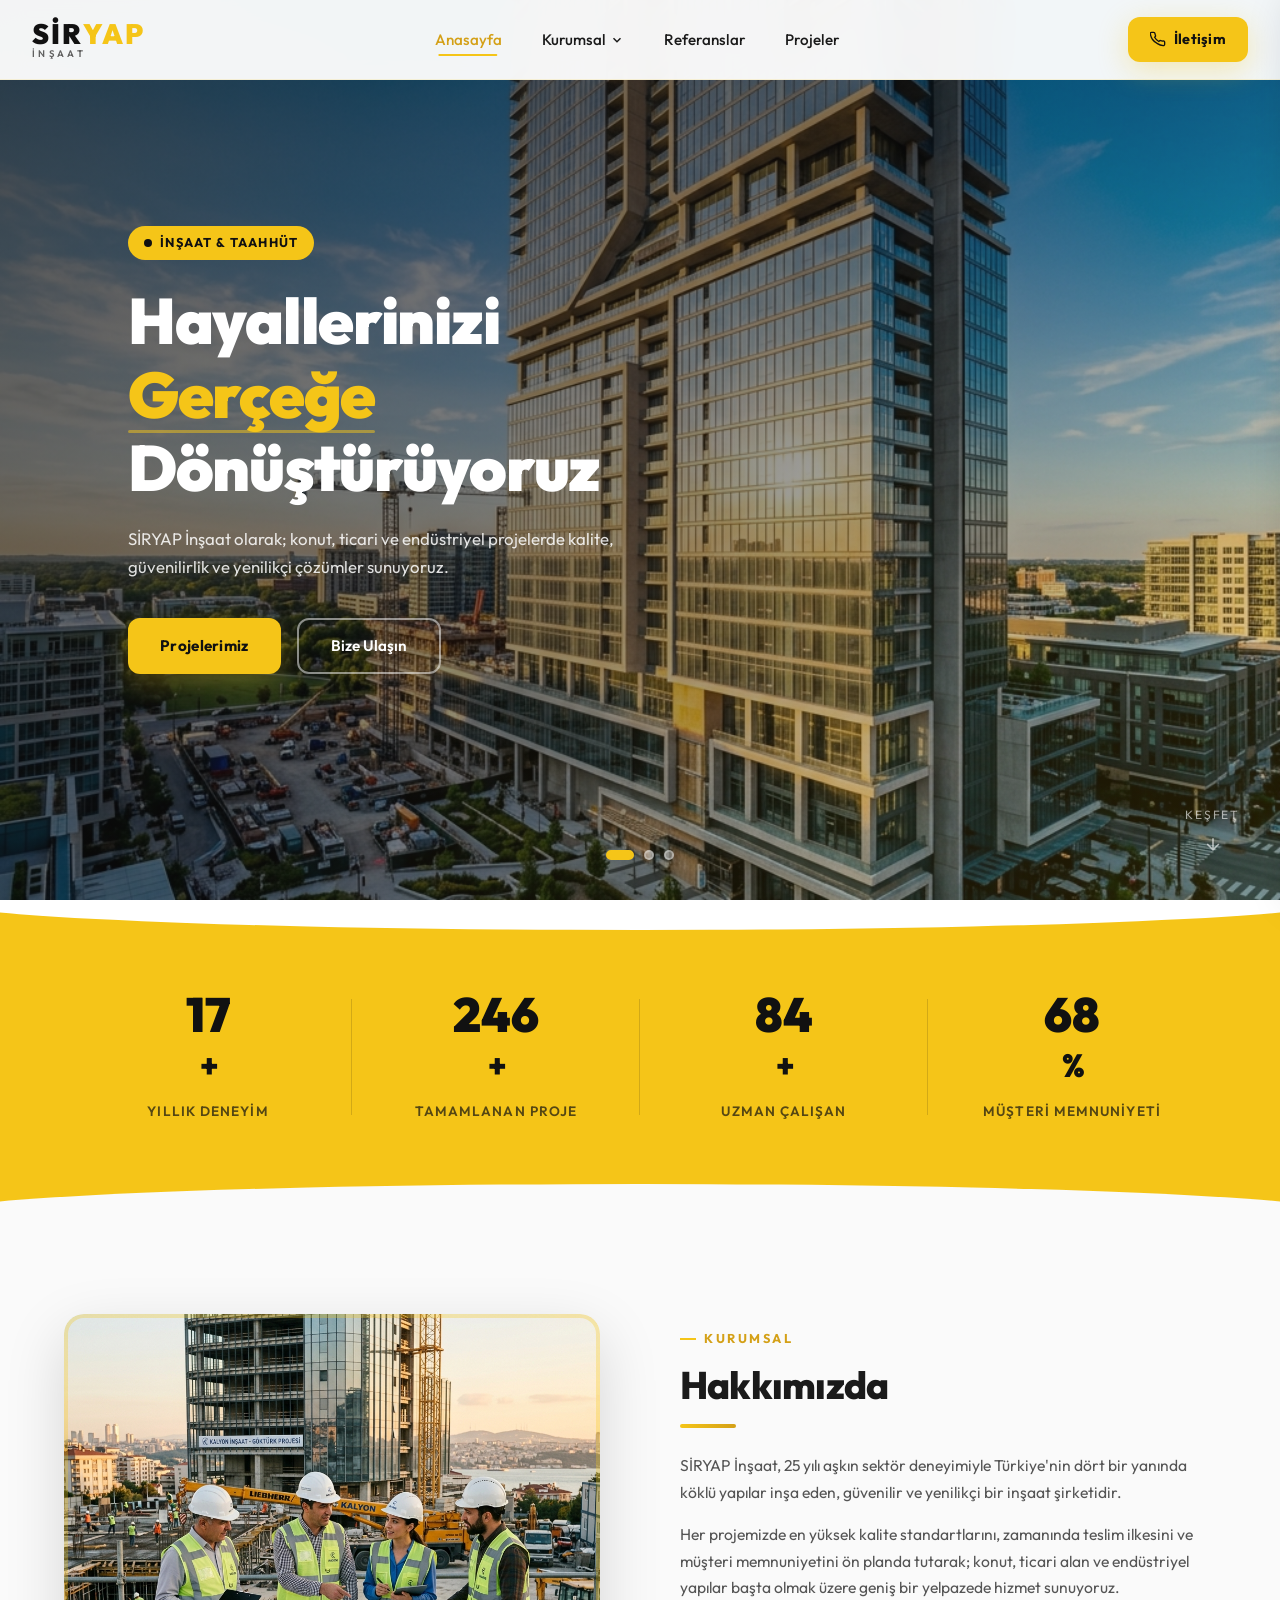
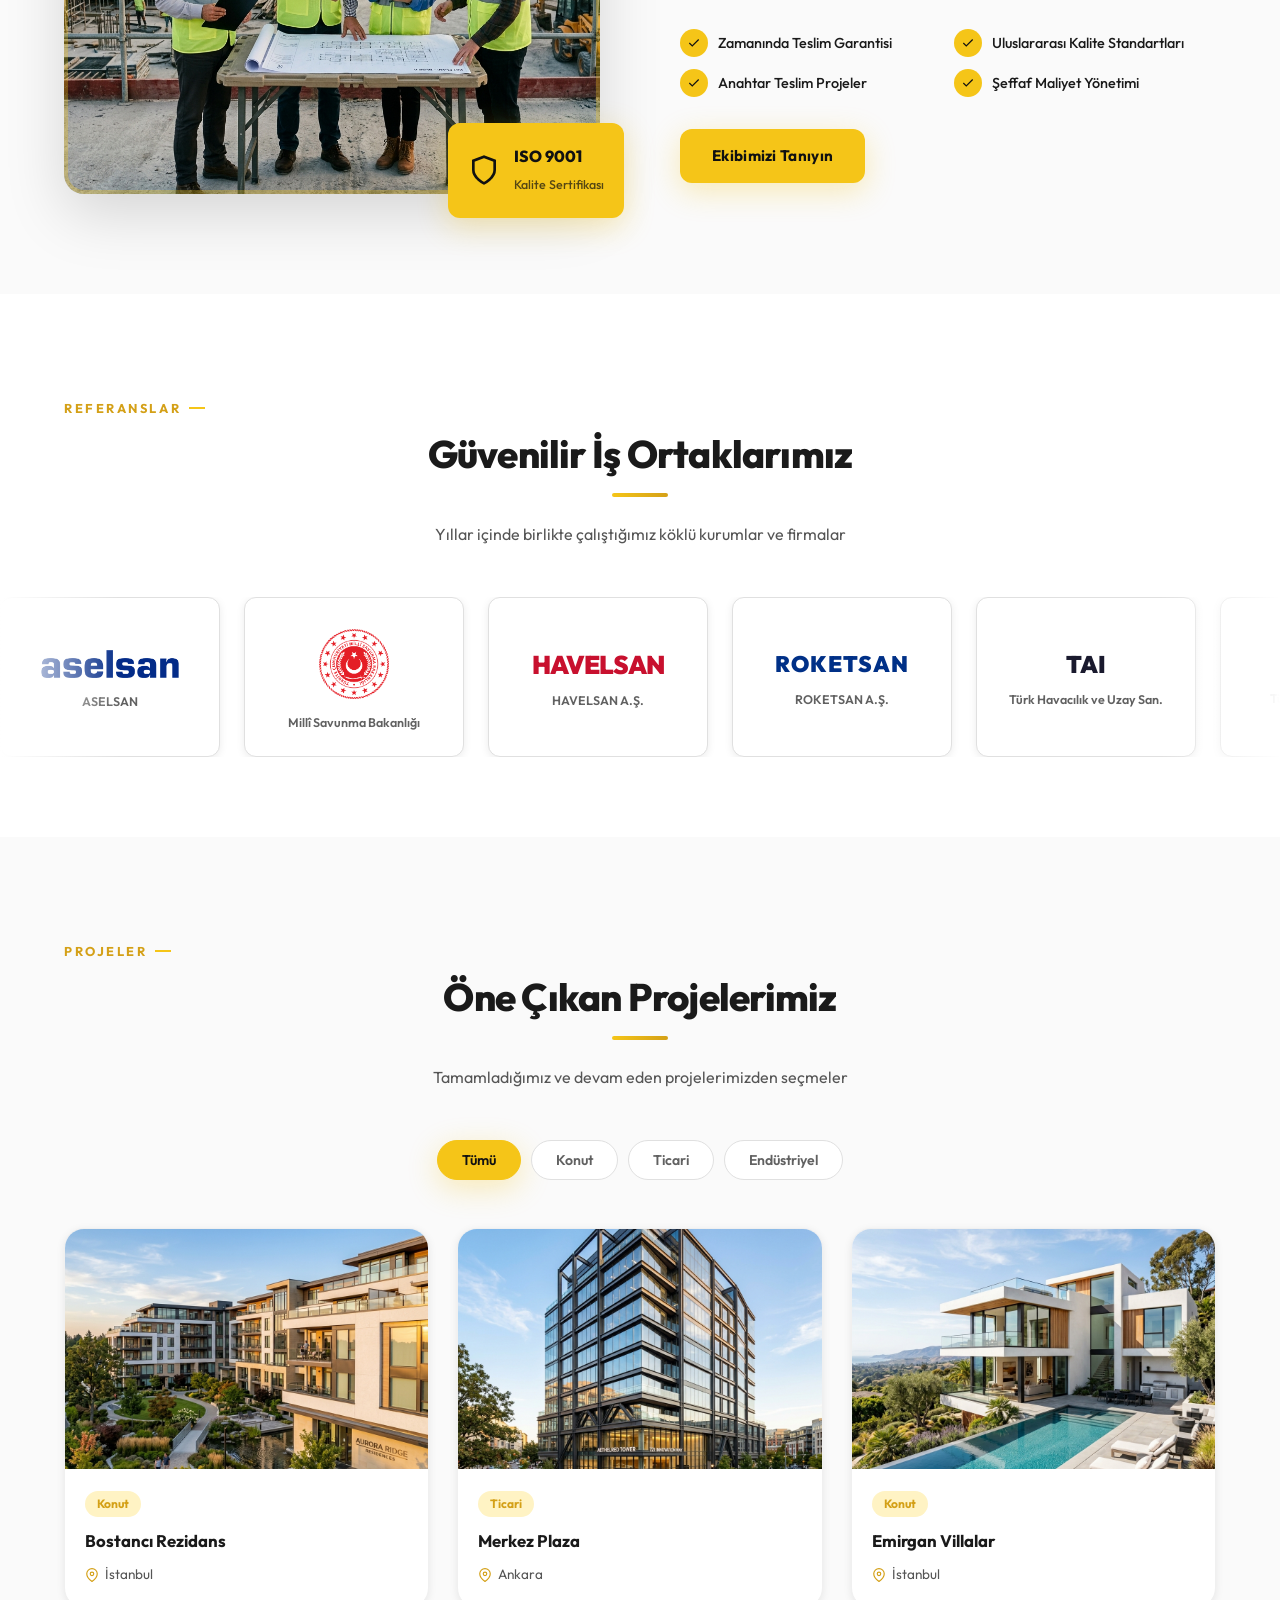
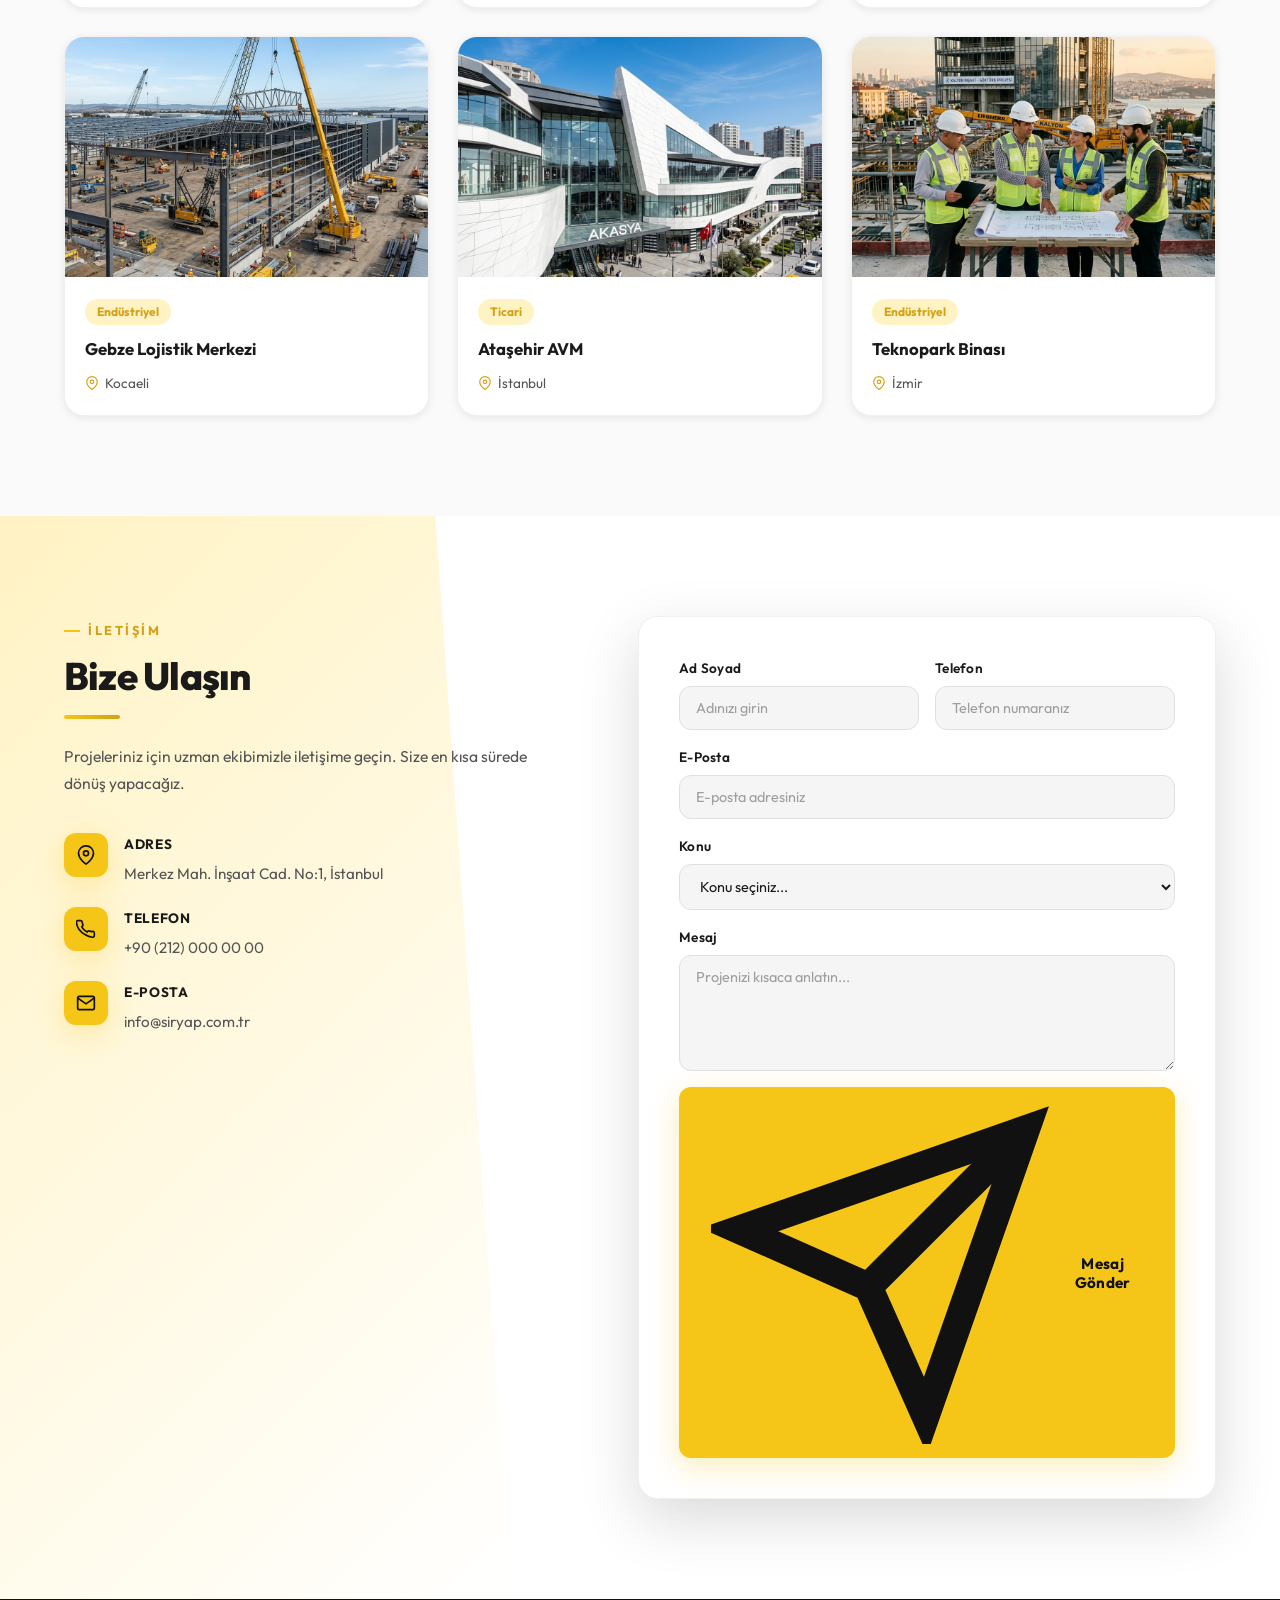
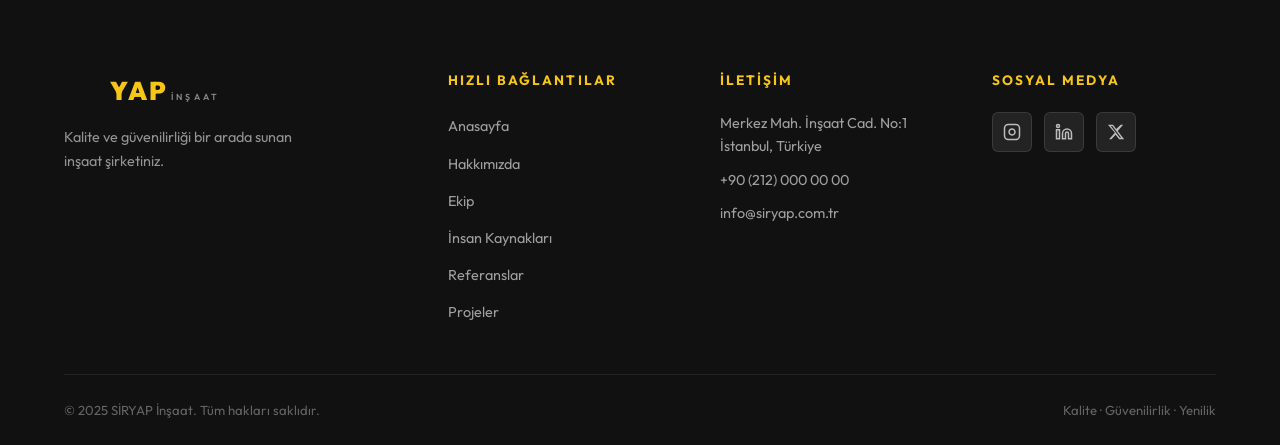
==== commit 16c51f01: "Add files via upload" ====
--- a/index.html
+++ b/index.html
@@ -227,77 +227,89 @@
       <div class="refs-scroll-wrapper">
         <div class="refs-track" id="refs-track">
           <!-- First set -->
-          <div class="ref-card">
-            <div class="ref-inner">
-              <img src="assets/ref1.png" alt="Referans 1" />
-              <span>İstanbul AVM</span>
-            </div>
-          </div>
-          <div class="ref-card">
-            <div class="ref-inner">
-              <img src="assets/ref2.png" alt="Referans 2" />
-              <span>Lojistik Merkezi</span>
-            </div>
-          </div>
-          <div class="ref-card">
-            <div class="ref-inner">
-              <img src="assets/project1.png" alt="Referans 3" />
-              <span>Konut Projesi</span>
-            </div>
-          </div>
-          <div class="ref-card">
-            <div class="ref-inner">
-              <img src="assets/project2.png" alt="Referans 4" />
-              <span>Ofis Kompleksi</span>
-            </div>
-          </div>
-          <div class="ref-card">
-            <div class="ref-inner">
-              <img src="assets/project3.png" alt="Referans 5" />
-              <span>Villa Projesi</span>
-            </div>
-          </div>
-          <div class="ref-card">
-            <div class="ref-inner">
-              <img src="assets/about_img.png" alt="Referans 6" />
-              <span>Endüstriyel Tesis</span>
+          <div class="ref-logo-card">
+            <div class="ref-logo-inner">
+              <img src="assets/logo_aselsan.png" alt="ASELSAN" />
+              <span>ASELSAN</span>
+            </div>
+          </div>
+          <div class="ref-logo-card">
+            <div class="ref-logo-inner">
+              <img src="assets/logo_msb.png" alt="Milli Savunma Bakanlığı" />
+              <span>Millî Savunma Bakanlığı</span>
+            </div>
+          </div>
+          <div class="ref-logo-card">
+            <div class="ref-logo-inner ref-logo-text-only">
+              <div class="ref-text-logo" style="color:#c8102e; font-size:1.6rem; font-weight:900; letter-spacing:-0.03em;">HAVELSAN</div>
+              <span>HAVELSAN A.Ş.</span>
+            </div>
+          </div>
+          <div class="ref-logo-card">
+            <div class="ref-logo-inner ref-logo-text-only">
+              <div class="ref-text-logo" style="color:#003087; font-size:1.4rem; font-weight:900; letter-spacing:0.05em;">ROKETSAN</div>
+              <span>ROKETSAN A.Ş.</span>
+            </div>
+          </div>
+          <div class="ref-logo-card">
+            <div class="ref-logo-inner ref-logo-text-only">
+              <div class="ref-text-logo" style="color:#1a1a2e; font-size:1.5rem; font-weight:900;">TAI</div>
+              <span>Türk Havacılık ve Uzay San.</span>
+            </div>
+          </div>
+          <div class="ref-logo-card">
+            <div class="ref-logo-inner ref-logo-text-only">
+              <div class="ref-text-logo" style="color:#e8500a; font-size:1.3rem; font-weight:900; letter-spacing:0.08em;">TOGG</div>
+              <span>Türkiye'nin Otomobili</span>
+            </div>
+          </div>
+          <div class="ref-logo-card">
+            <div class="ref-logo-inner ref-logo-text-only">
+              <div class="ref-text-logo" style="color:#00539f; font-size:1.4rem; font-weight:900;">STM</div>
+              <span>Savunma Teknolojileri Müh.</span>
             </div>
           </div>
           <!-- Duplicate set for seamless loop -->
-          <div class="ref-card">
-            <div class="ref-inner">
-              <img src="assets/ref1.png" alt="Referans 1" />
-              <span>İstanbul AVM</span>
-            </div>
-          </div>
-          <div class="ref-card">
-            <div class="ref-inner">
-              <img src="assets/ref2.png" alt="Referans 2" />
-              <span>Lojistik Merkezi</span>
-            </div>
-          </div>
-          <div class="ref-card">
-            <div class="ref-inner">
-              <img src="assets/project1.png" alt="Referans 3" />
-              <span>Konut Projesi</span>
-            </div>
-          </div>
-          <div class="ref-card">
-            <div class="ref-inner">
-              <img src="assets/project2.png" alt="Referans 4" />
-              <span>Ofis Kompleksi</span>
-            </div>
-          </div>
-          <div class="ref-card">
-            <div class="ref-inner">
-              <img src="assets/project3.png" alt="Referans 5" />
-              <span>Villa Projesi</span>
-            </div>
-          </div>
-          <div class="ref-card">
-            <div class="ref-inner">
-              <img src="assets/about_img.png" alt="Referans 6" />
-              <span>Endüstriyel Tesis</span>
+          <div class="ref-logo-card">
+            <div class="ref-logo-inner">
+              <img src="assets/logo_aselsan.png" alt="ASELSAN" />
+              <span>ASELSAN</span>
+            </div>
+          </div>
+          <div class="ref-logo-card">
+            <div class="ref-logo-inner">
+              <img src="assets/logo_msb.png" alt="Milli Savunma Bakanlığı" />
+              <span>Millî Savunma Bakanlığı</span>
+            </div>
+          </div>
+          <div class="ref-logo-card">
+            <div class="ref-logo-inner ref-logo-text-only">
+              <div class="ref-text-logo" style="color:#c8102e; font-size:1.6rem; font-weight:900; letter-spacing:-0.03em;">HAVELSAN</div>
+              <span>HAVELSAN A.Ş.</span>
+            </div>
+          </div>
+          <div class="ref-logo-card">
+            <div class="ref-logo-inner ref-logo-text-only">
+              <div class="ref-text-logo" style="color:#003087; font-size:1.4rem; font-weight:900; letter-spacing:0.05em;">ROKETSAN</div>
+              <span>ROKETSAN A.Ş.</span>
+            </div>
+          </div>
+          <div class="ref-logo-card">
+            <div class="ref-logo-inner ref-logo-text-only">
+              <div class="ref-text-logo" style="color:#1a1a2e; font-size:1.5rem; font-weight:900;">TAI</div>
+              <span>Türk Havacılık ve Uzay San.</span>
+            </div>
+          </div>
+          <div class="ref-logo-card">
+            <div class="ref-logo-inner ref-logo-text-only">
+              <div class="ref-text-logo" style="color:#e8500a; font-size:1.3rem; font-weight:900; letter-spacing:0.08em;">TOGG</div>
+              <span>Türkiye'nin Otomobili</span>
+            </div>
+          </div>
+          <div class="ref-logo-card">
+            <div class="ref-logo-inner ref-logo-text-only">
+              <div class="ref-text-logo" style="color:#00539f; font-size:1.4rem; font-weight:900;">STM</div>
+              <span>Savunma Teknolojileri Müh.</span>
             </div>
           </div>
         </div>
--- a/style.css
+++ b/style.css
@@ -1043,6 +1043,60 @@
   border-top: 1px solid var(--gray-200);
 }
 
+/* --- Logo Cards (new) --- */
+.ref-logo-card {
+  flex-shrink: 0;
+  width: 220px;
+}
+
+.ref-logo-inner {
+  background: var(--white);
+  border: 1.5px solid var(--gray-200);
+  border-radius: var(--radius-md);
+  overflow: hidden;
+  box-shadow: var(--shadow-sm);
+  transition: all var(--transition);
+  display: flex;
+  flex-direction: column;
+  align-items: center;
+  justify-content: center;
+  padding: 28px 20px 20px;
+  gap: 16px;
+  height: 160px;
+}
+
+.ref-logo-inner:hover {
+  border-color: var(--primary);
+  box-shadow: var(--shadow-gold);
+  transform: translateY(-4px);
+}
+
+.ref-logo-inner img {
+  max-width: 140px;
+  max-height: 70px;
+  width: auto;
+  height: auto;
+  object-fit: contain;
+}
+
+.ref-logo-inner span {
+  font-size: 0.78rem;
+  font-weight: 600;
+  color: var(--gray-600);
+  text-align: center;
+  line-height: 1.3;
+}
+
+.ref-logo-text-only {
+  justify-content: center;
+}
+
+.ref-text-logo {
+  font-family: 'Outfit', sans-serif;
+  line-height: 1;
+  text-align: center;
+}
+
 /* ============================================
    PROJECTS SECTION
    ============================================ */
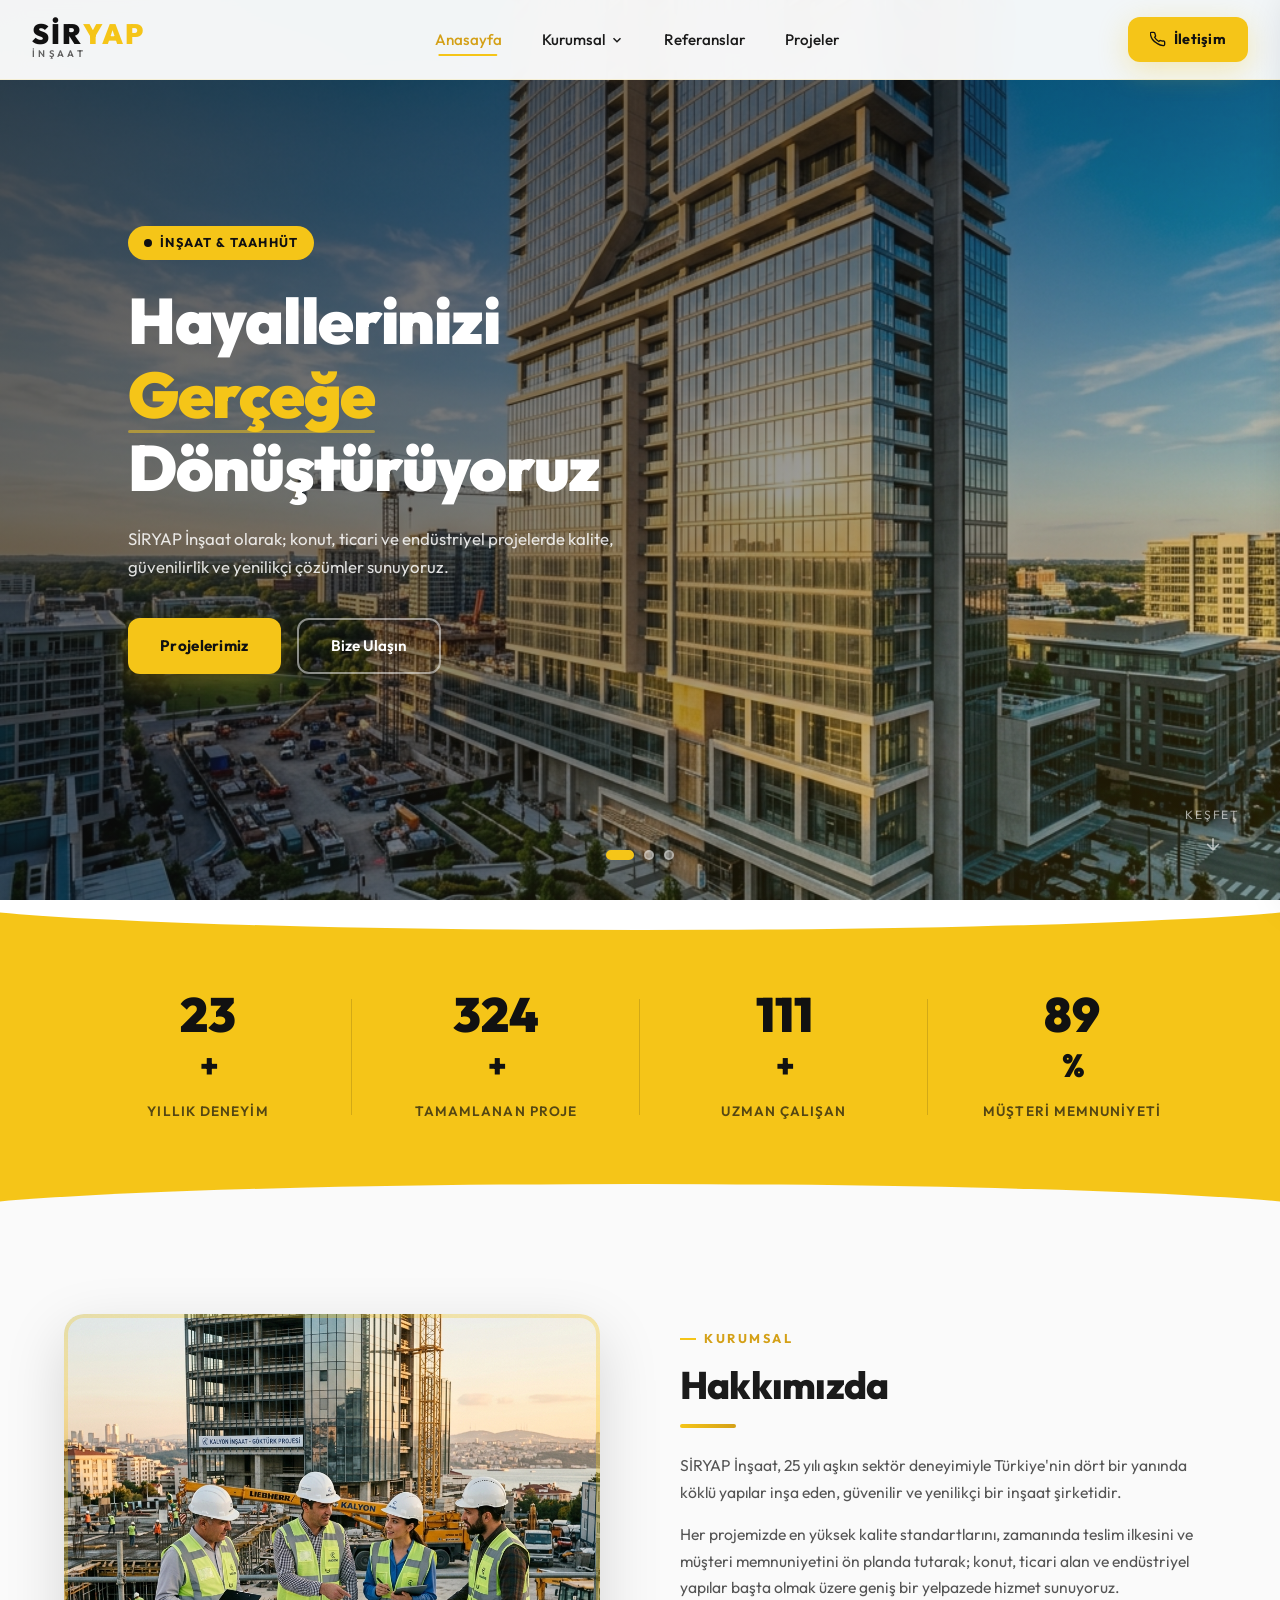
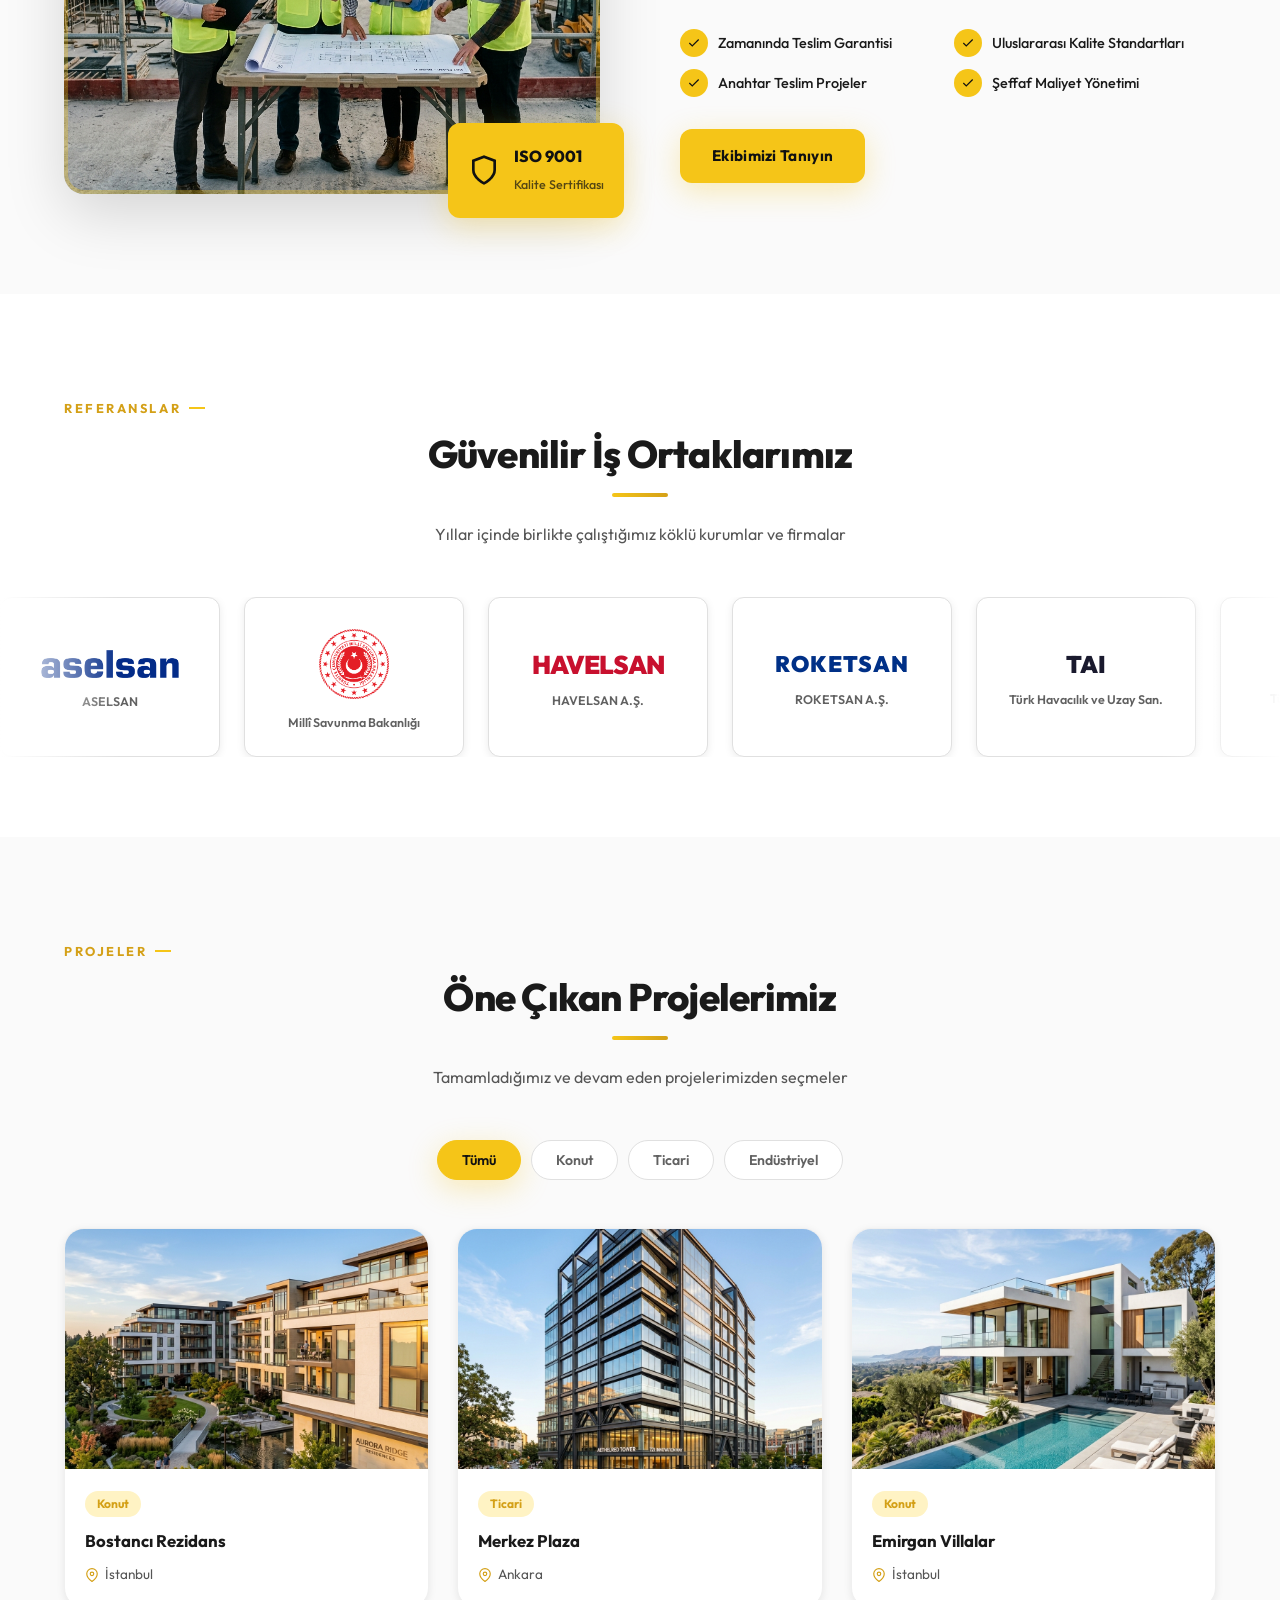
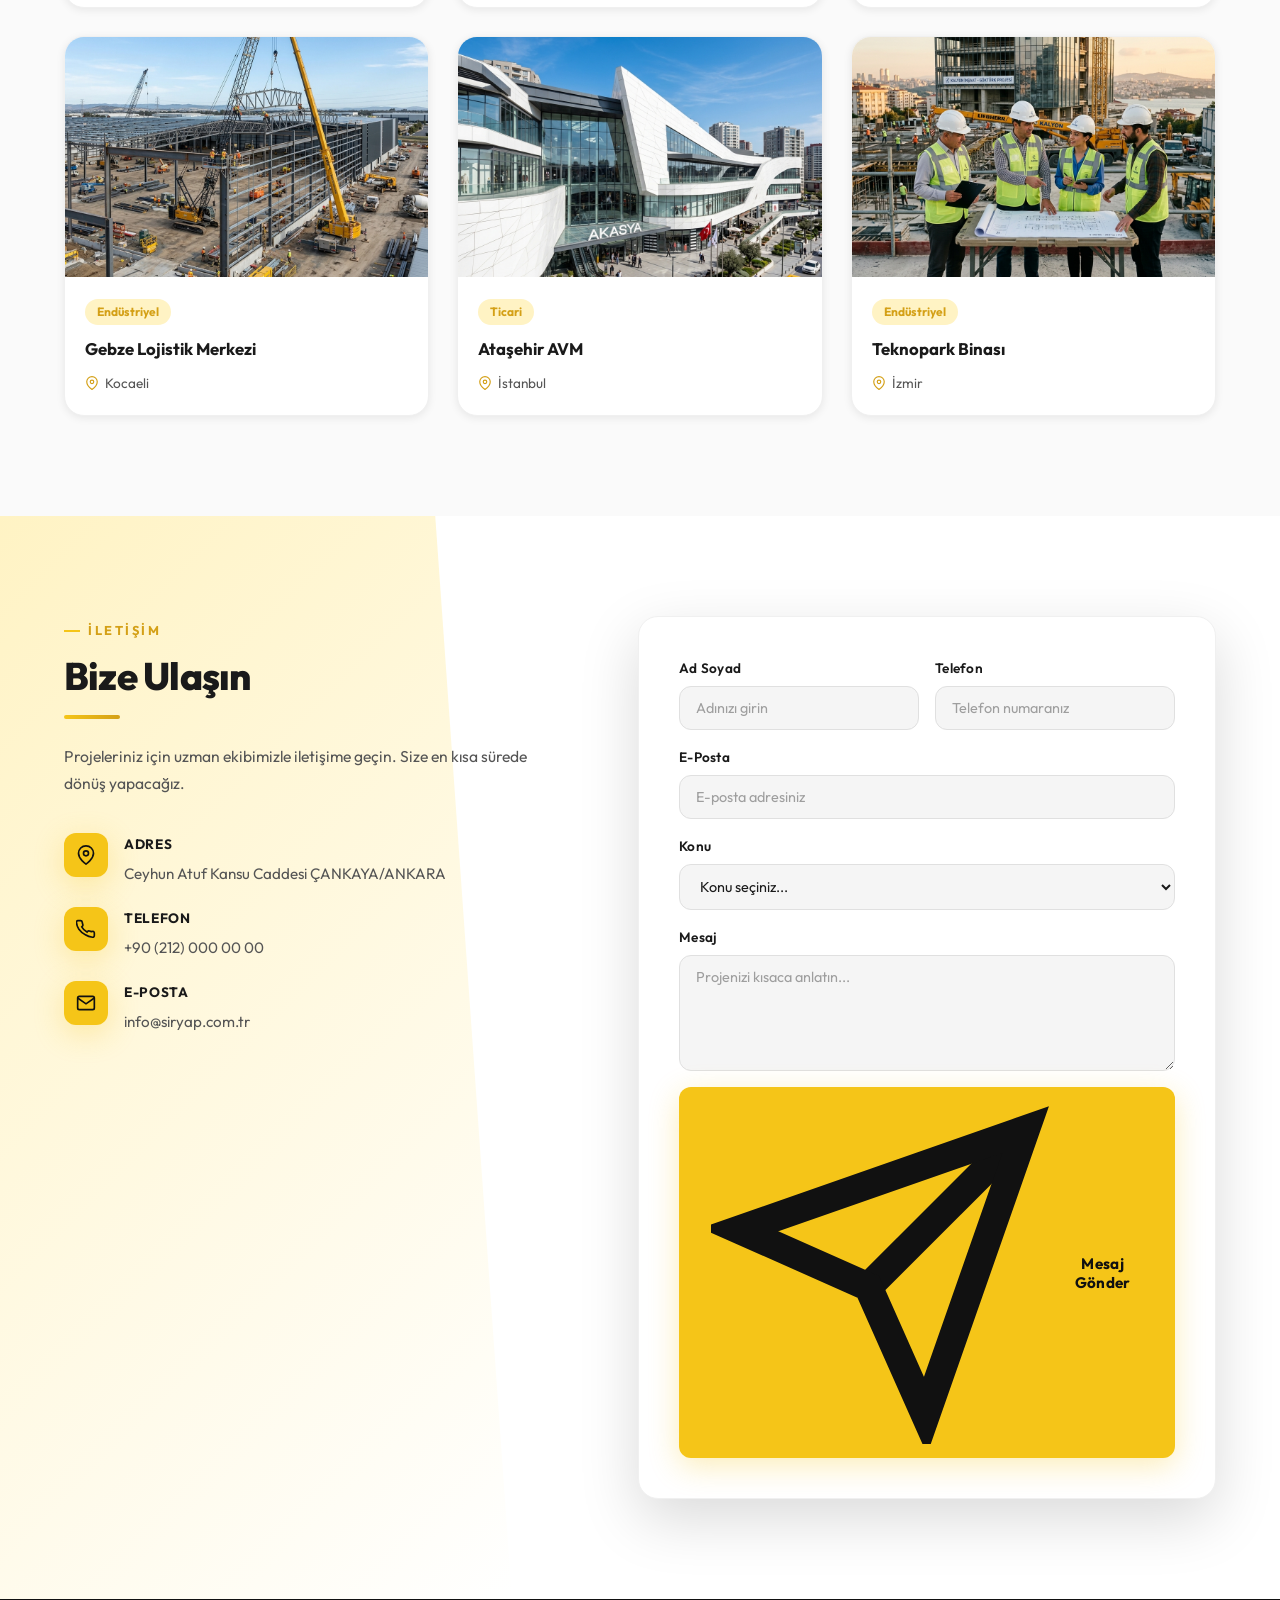
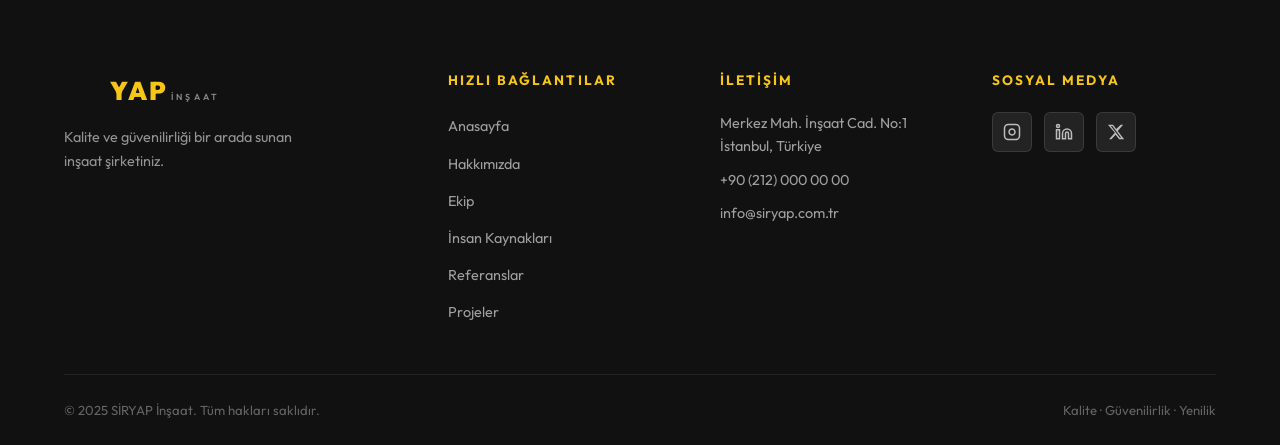
==== commit a95c9d6a: "Update index.html" ====
--- a/index.html
+++ b/index.html
@@ -487,7 +487,7 @@
                 </div>
                 <div>
                   <strong>Adres</strong>
-                  <span>Merkez Mah. İnşaat Cad. No:1, İstanbul</span>
+                  <span>Ceyhun Atuf Kansu Caddesi ÇANKAYA/ANKARA</span>
                 </div>
               </div>
               <div class="contact-item">
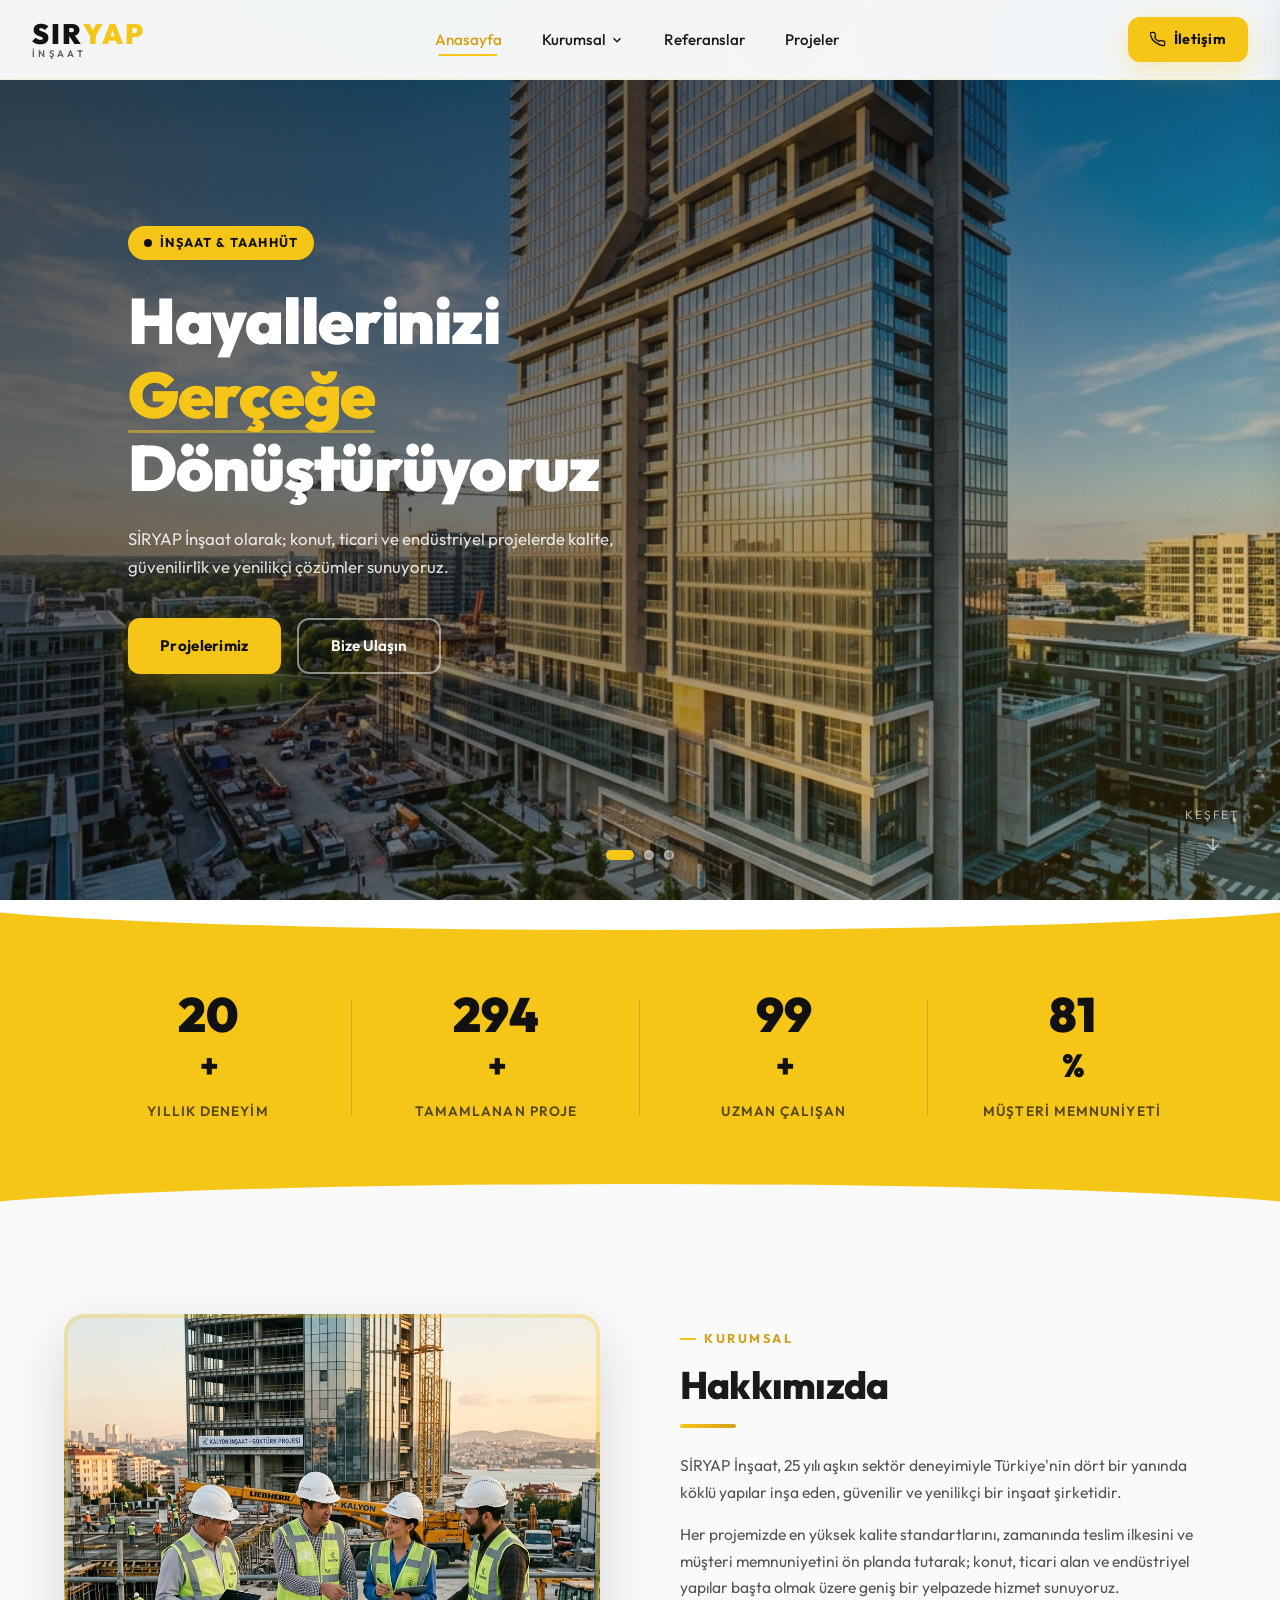
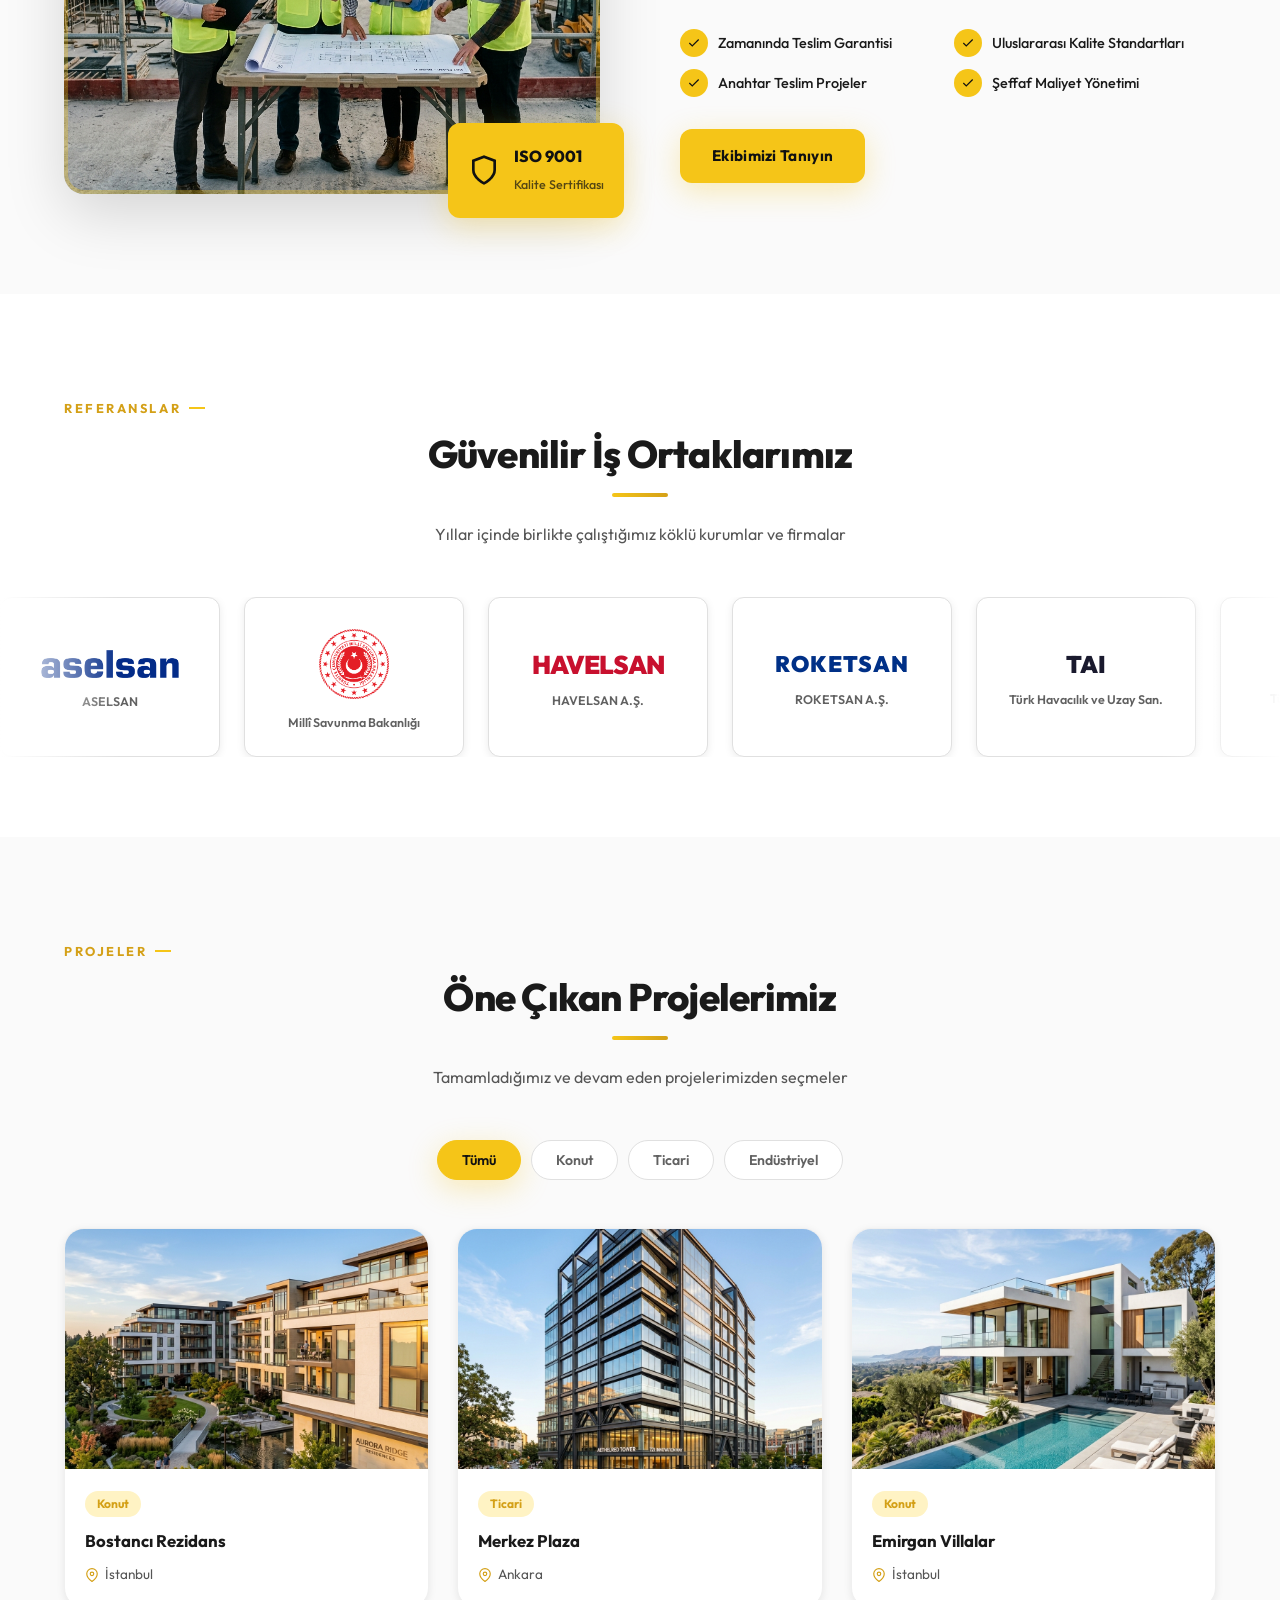
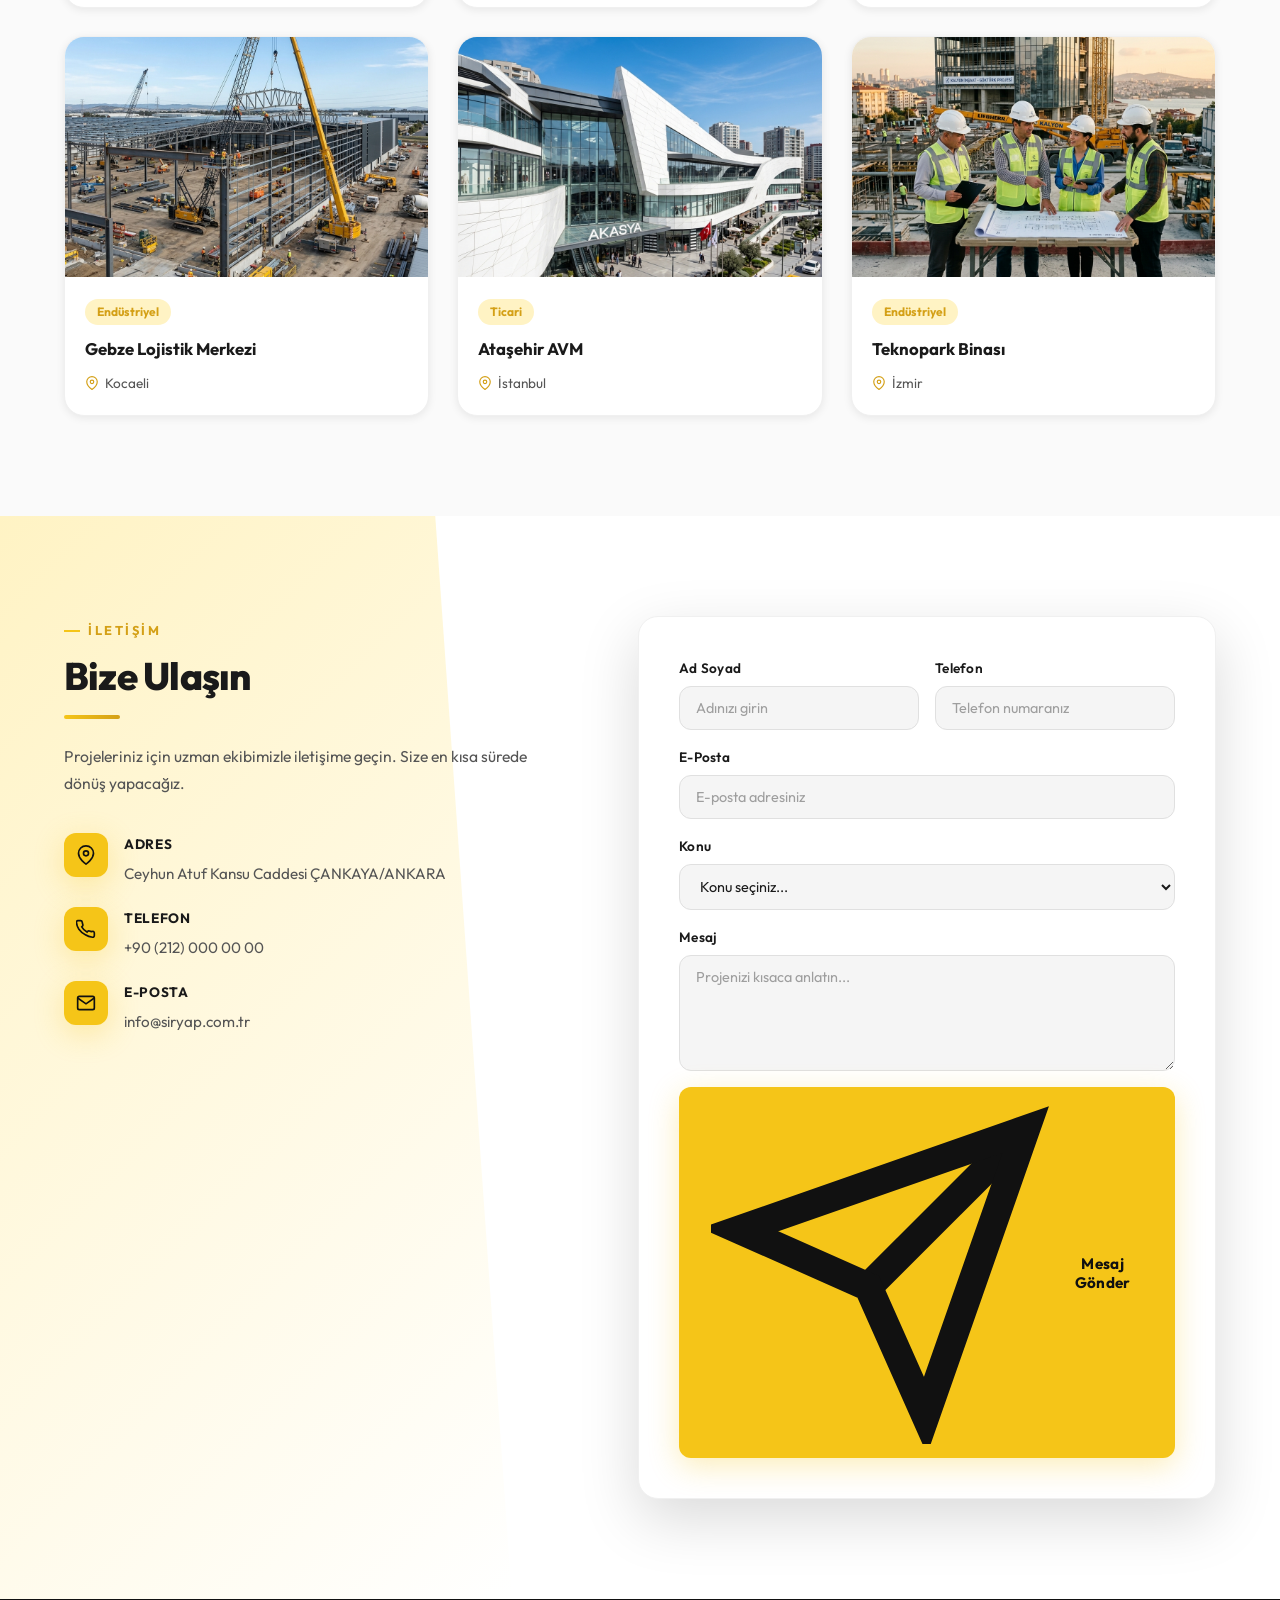
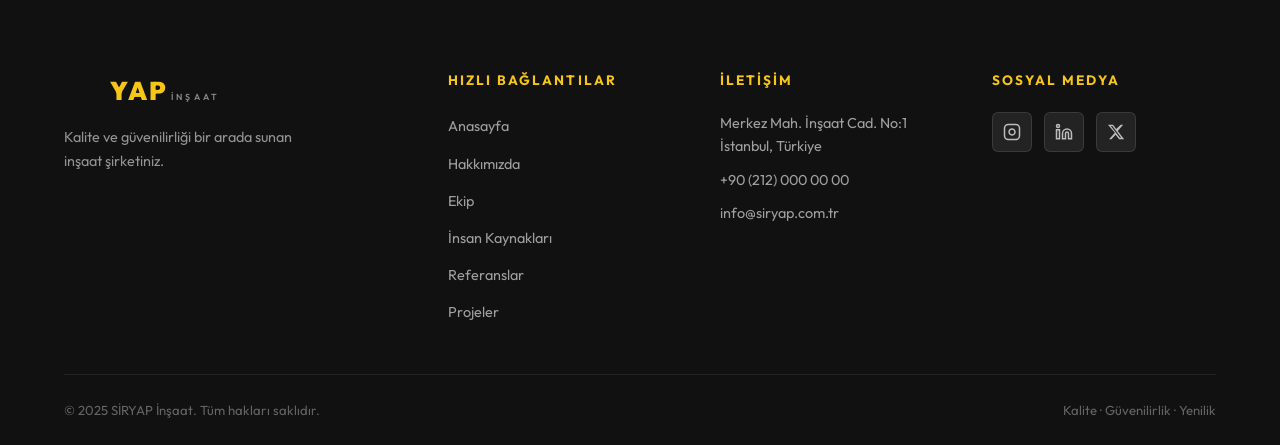
==== commit 4988b1af: "Update index.html" ====
--- a/index.html
+++ b/index.html
@@ -3,7 +3,7 @@
 <head>
   <meta charset="UTF-8" />
   <meta name="viewport" content="width=device-width, initial-scale=1.0" />
-  <title>SİRYAP İnşaat | Kalite ve Güvenilirlik</title>
+  <title>SIRYAP İnşaat | 25 Yıldır Zirvede</title>
   <meta name="description" content="SİRYAP İnşaat - Türkiye'nin önde gelen inşaat şirketlerinden biri. Konut, ticari ve endüstriyel projelerimizle kaliteyi ve güvenilirliği bir arada sunuyoruz." />
   <link rel="preconnect" href="https://fonts.googleapis.com" />
   <link rel="preconnect" href="https://fonts.gstatic.com" crossorigin />
@@ -17,7 +17,7 @@
     <div class="header-inner">
       <!-- Logo -->
       <a href="#anasayfa" class="logo" id="logo-link">
-        <span class="logo-text">SİR<span class="logo-accent">YAP</span></span>
+        <span class="logo-text">SIR<span class="logo-accent">YAP</span></span>
         <span class="logo-sub">İNŞAAT</span>
       </a>
 
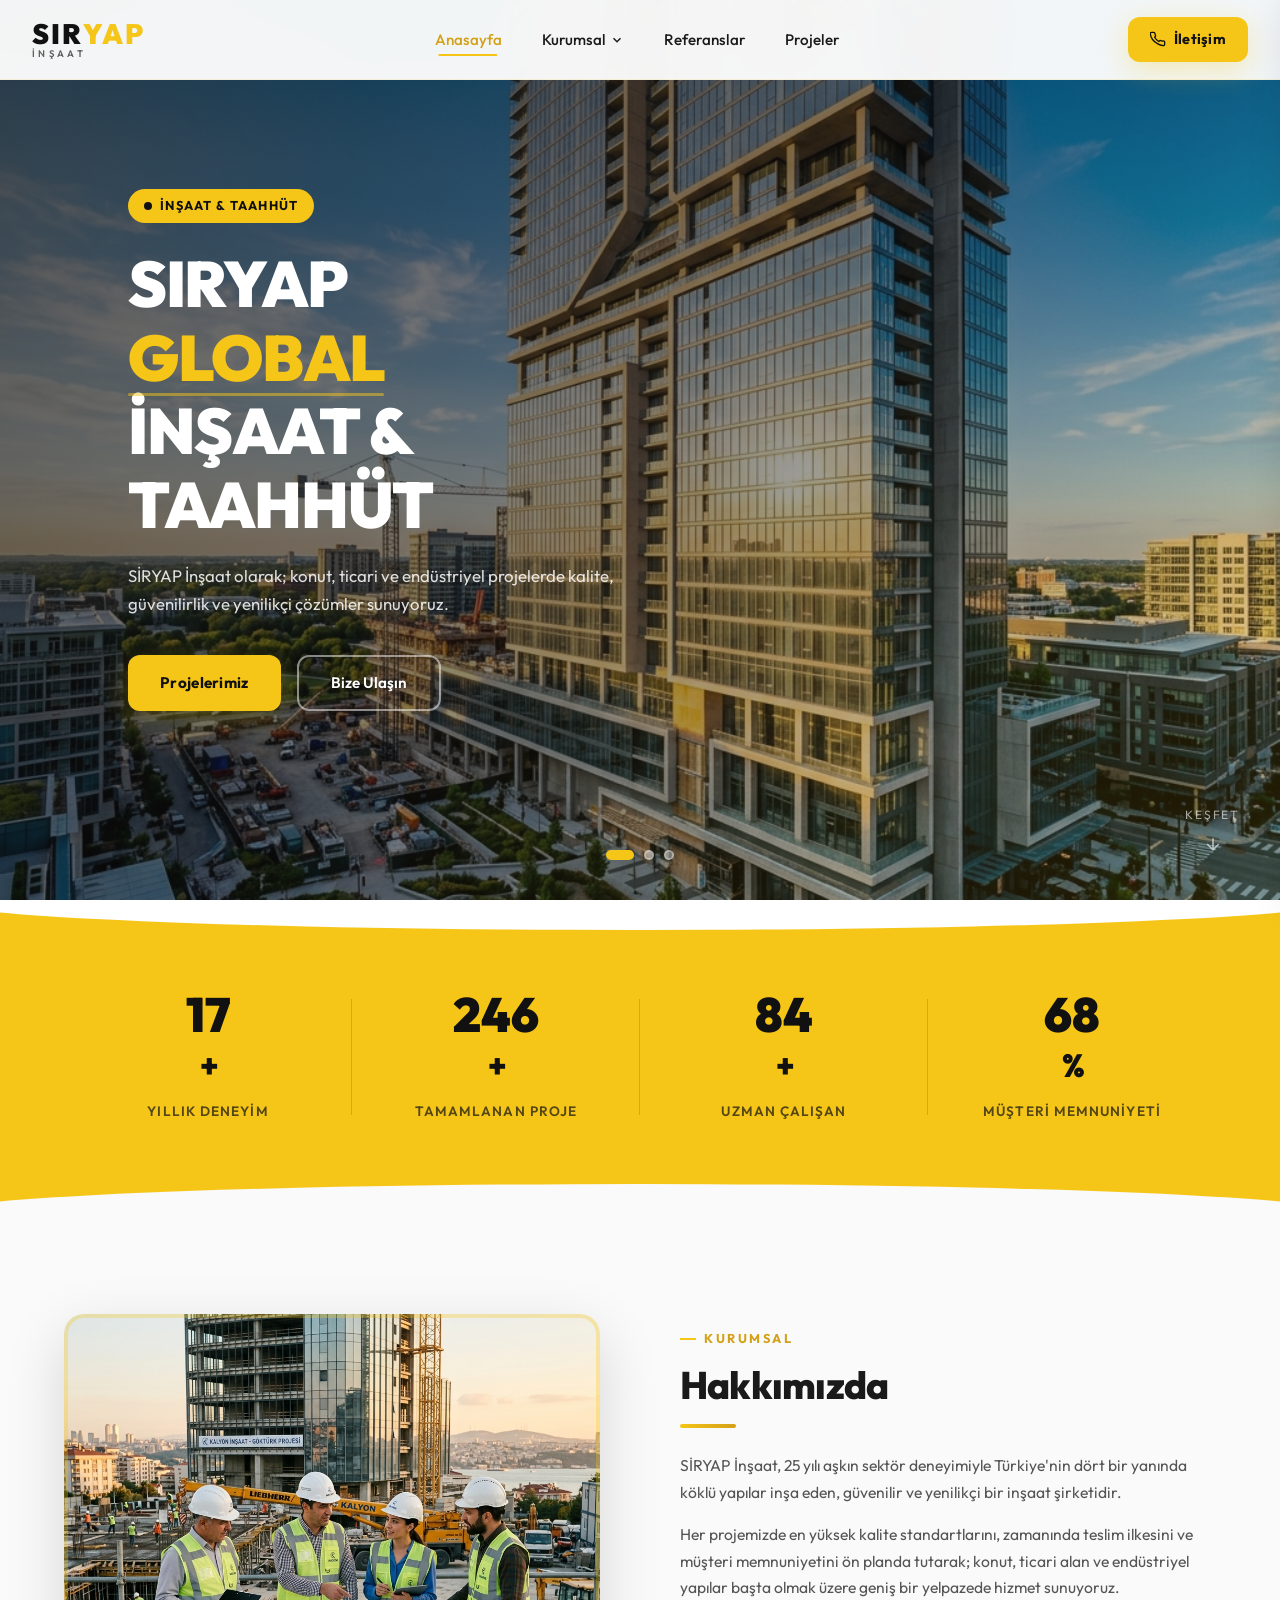
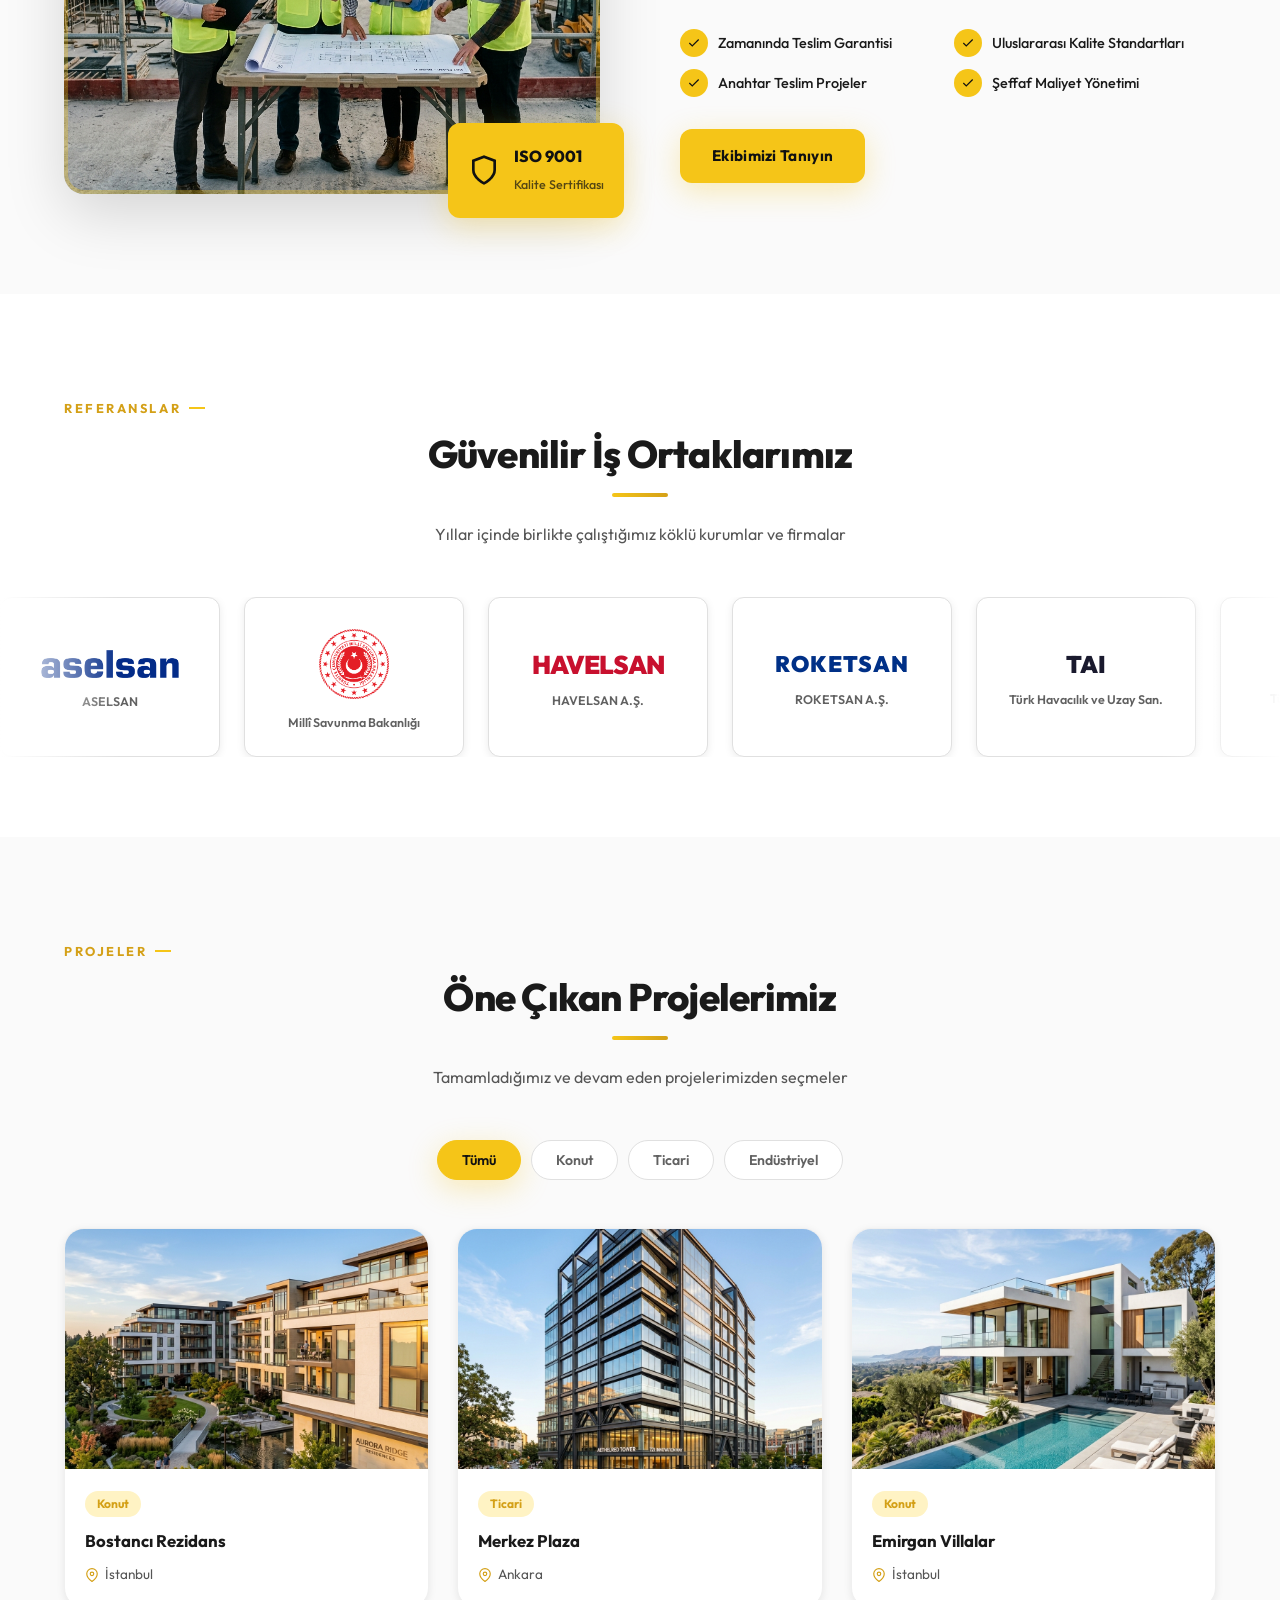
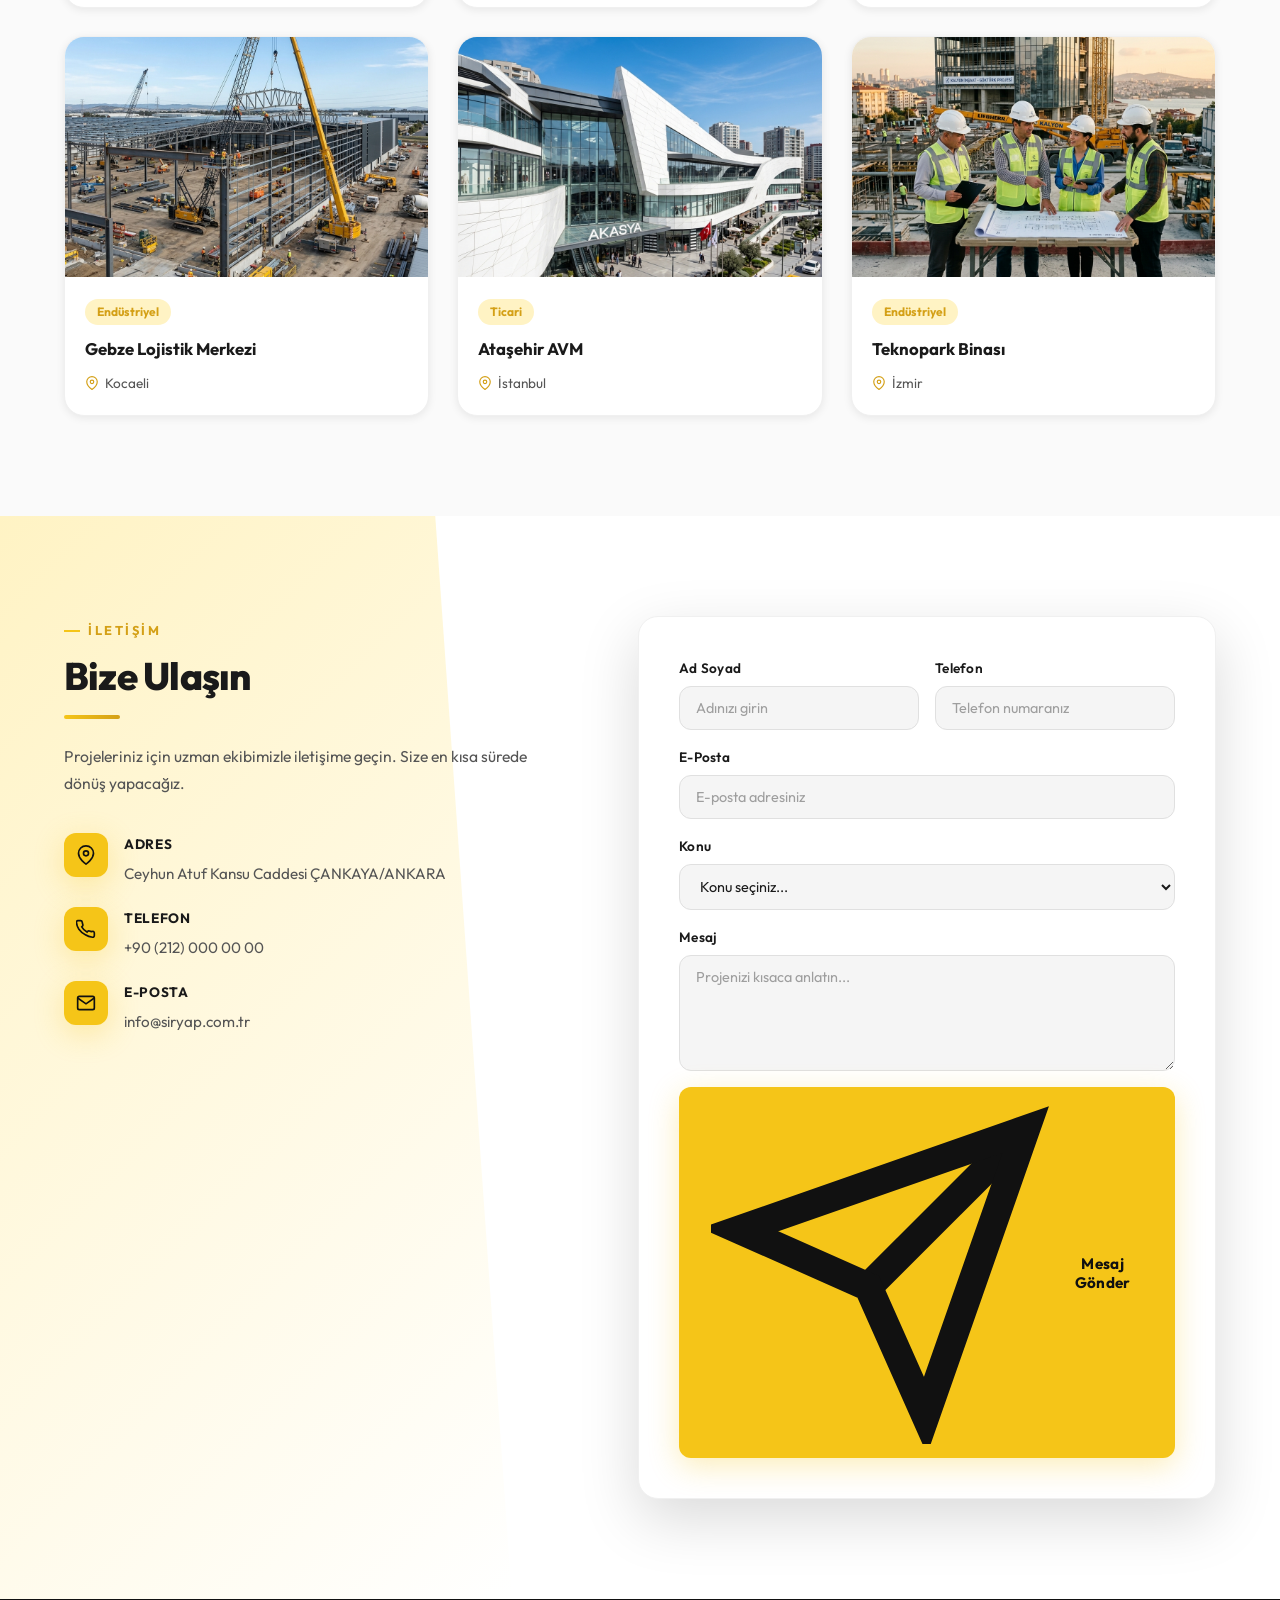
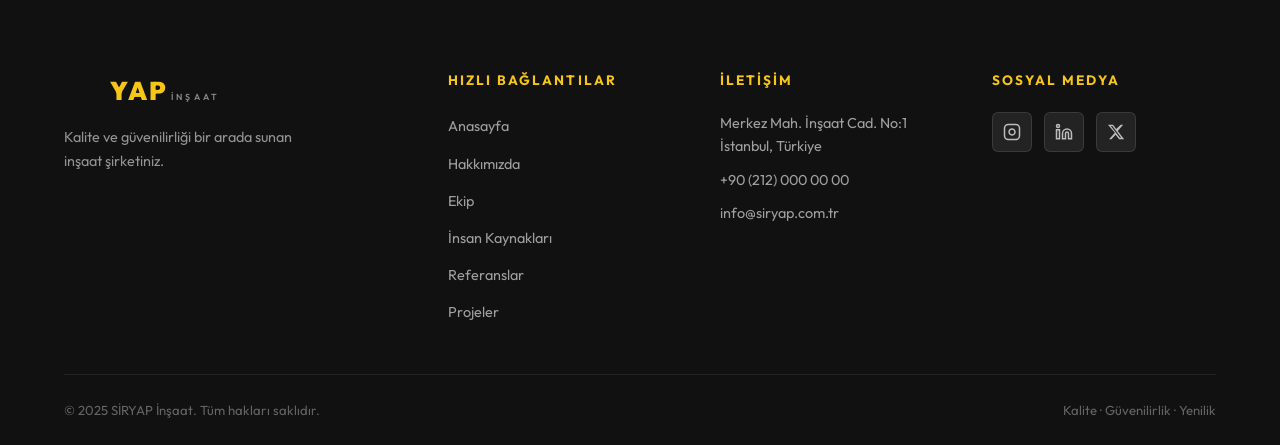
==== commit 941019c7: "Update index.html" ====
--- a/index.html
+++ b/index.html
@@ -92,8 +92,8 @@
       <div class="hero-content">
         <div class="hero-badge animate-fadeIn">İnşaat & Taahhüt</div>
         <h1 class="hero-title animate-slideUp">
-          Hayallerinizi<br/>
-          <span class="hero-accent">Gerçeğe</span> Dönüştürüyoruz
+          SIRYAP<br/>
+          <span class="hero-accent">GLOBAL</span> İNŞAAT & TAAHHÜT
         </h1>
         <p class="hero-desc animate-slideUp delay-1">
           SİRYAP İnşaat olarak; konut, ticari ve endüstriyel projelerde kalite, güvenilirlik ve yenilikçi çözümler sunuyoruz.
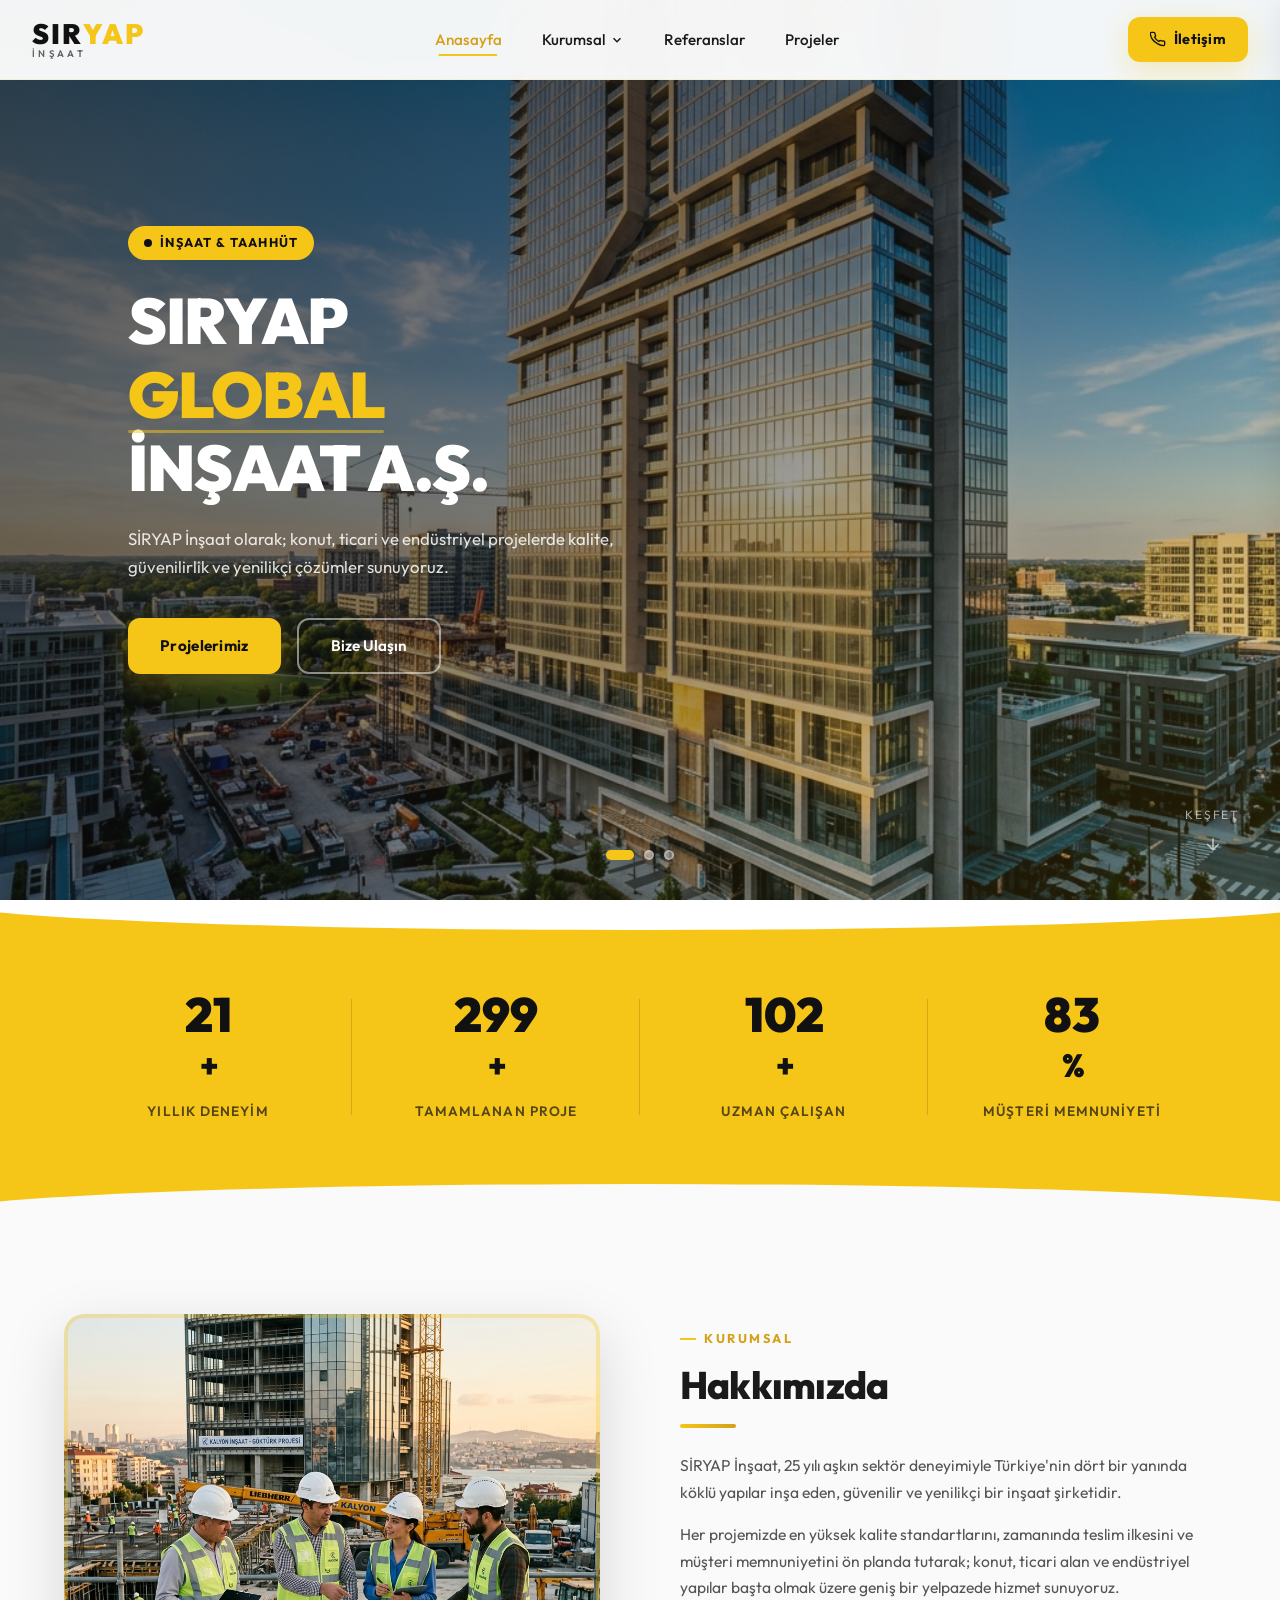
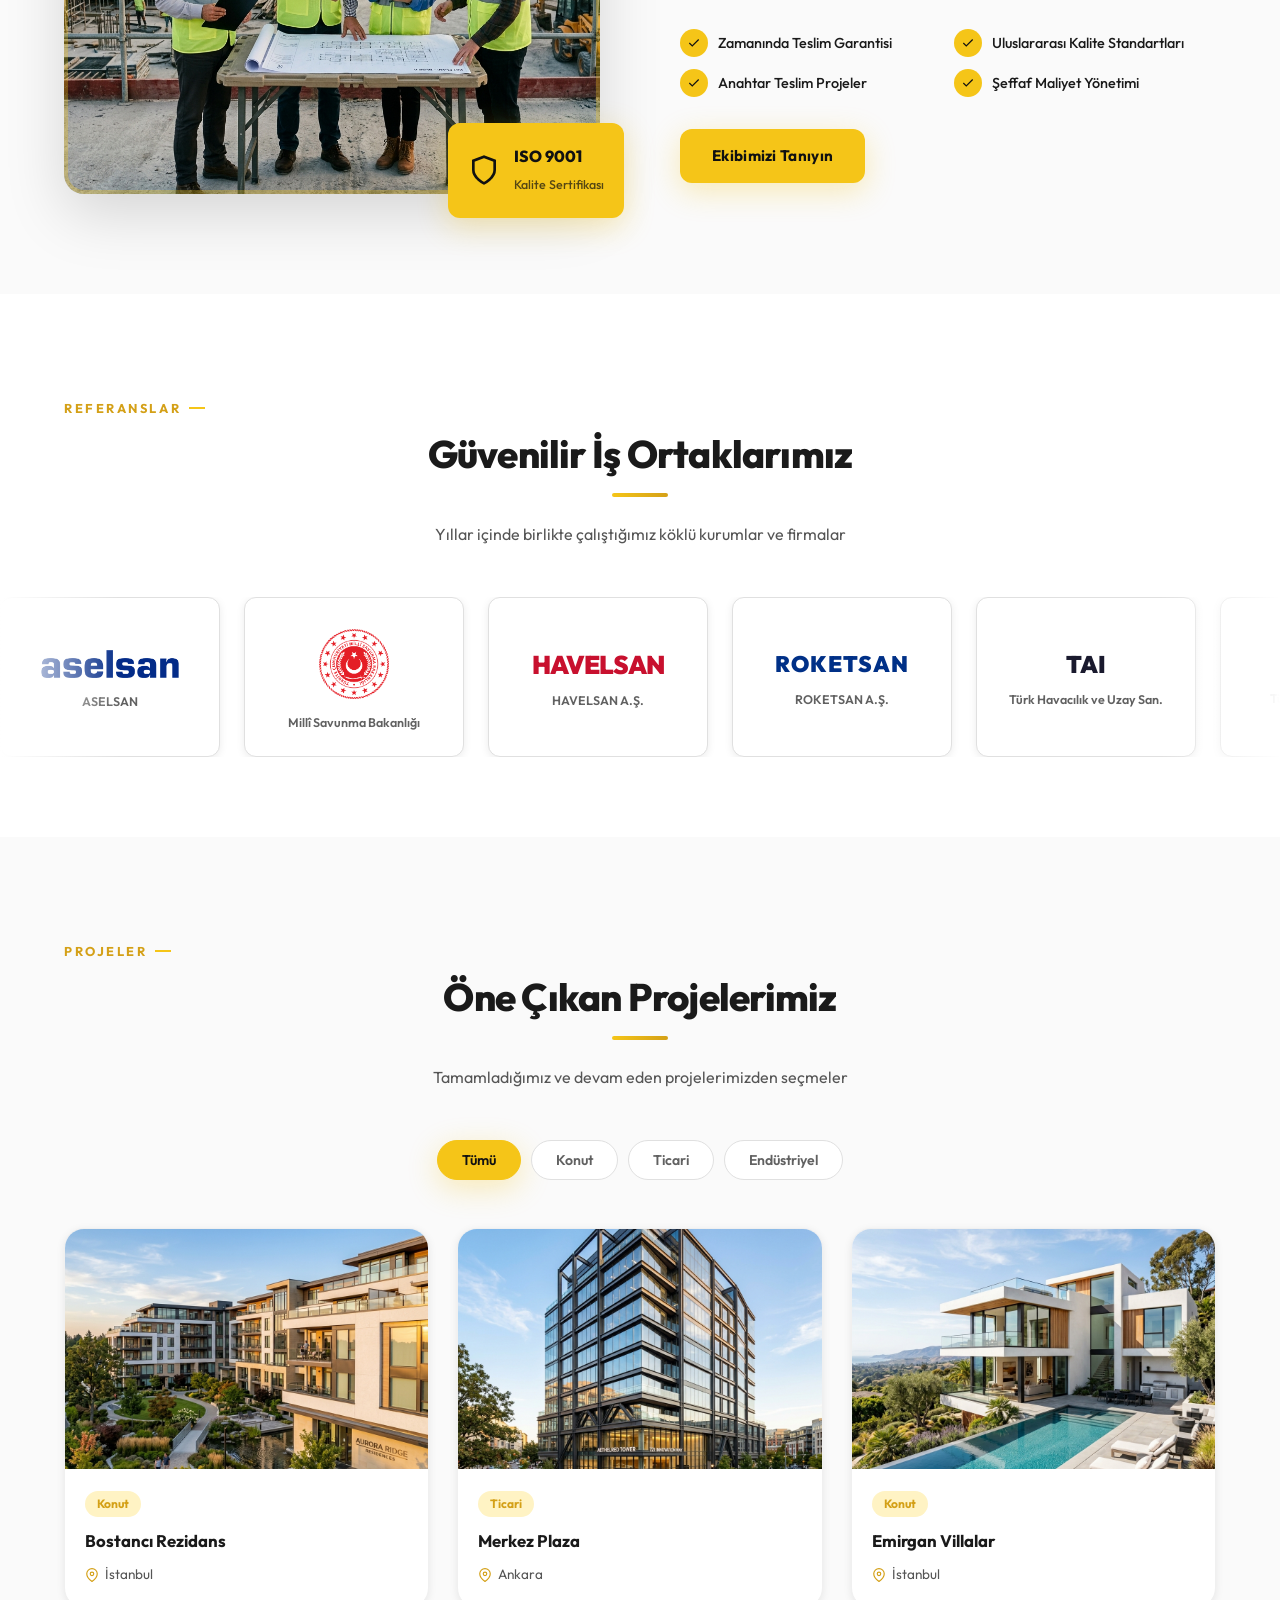
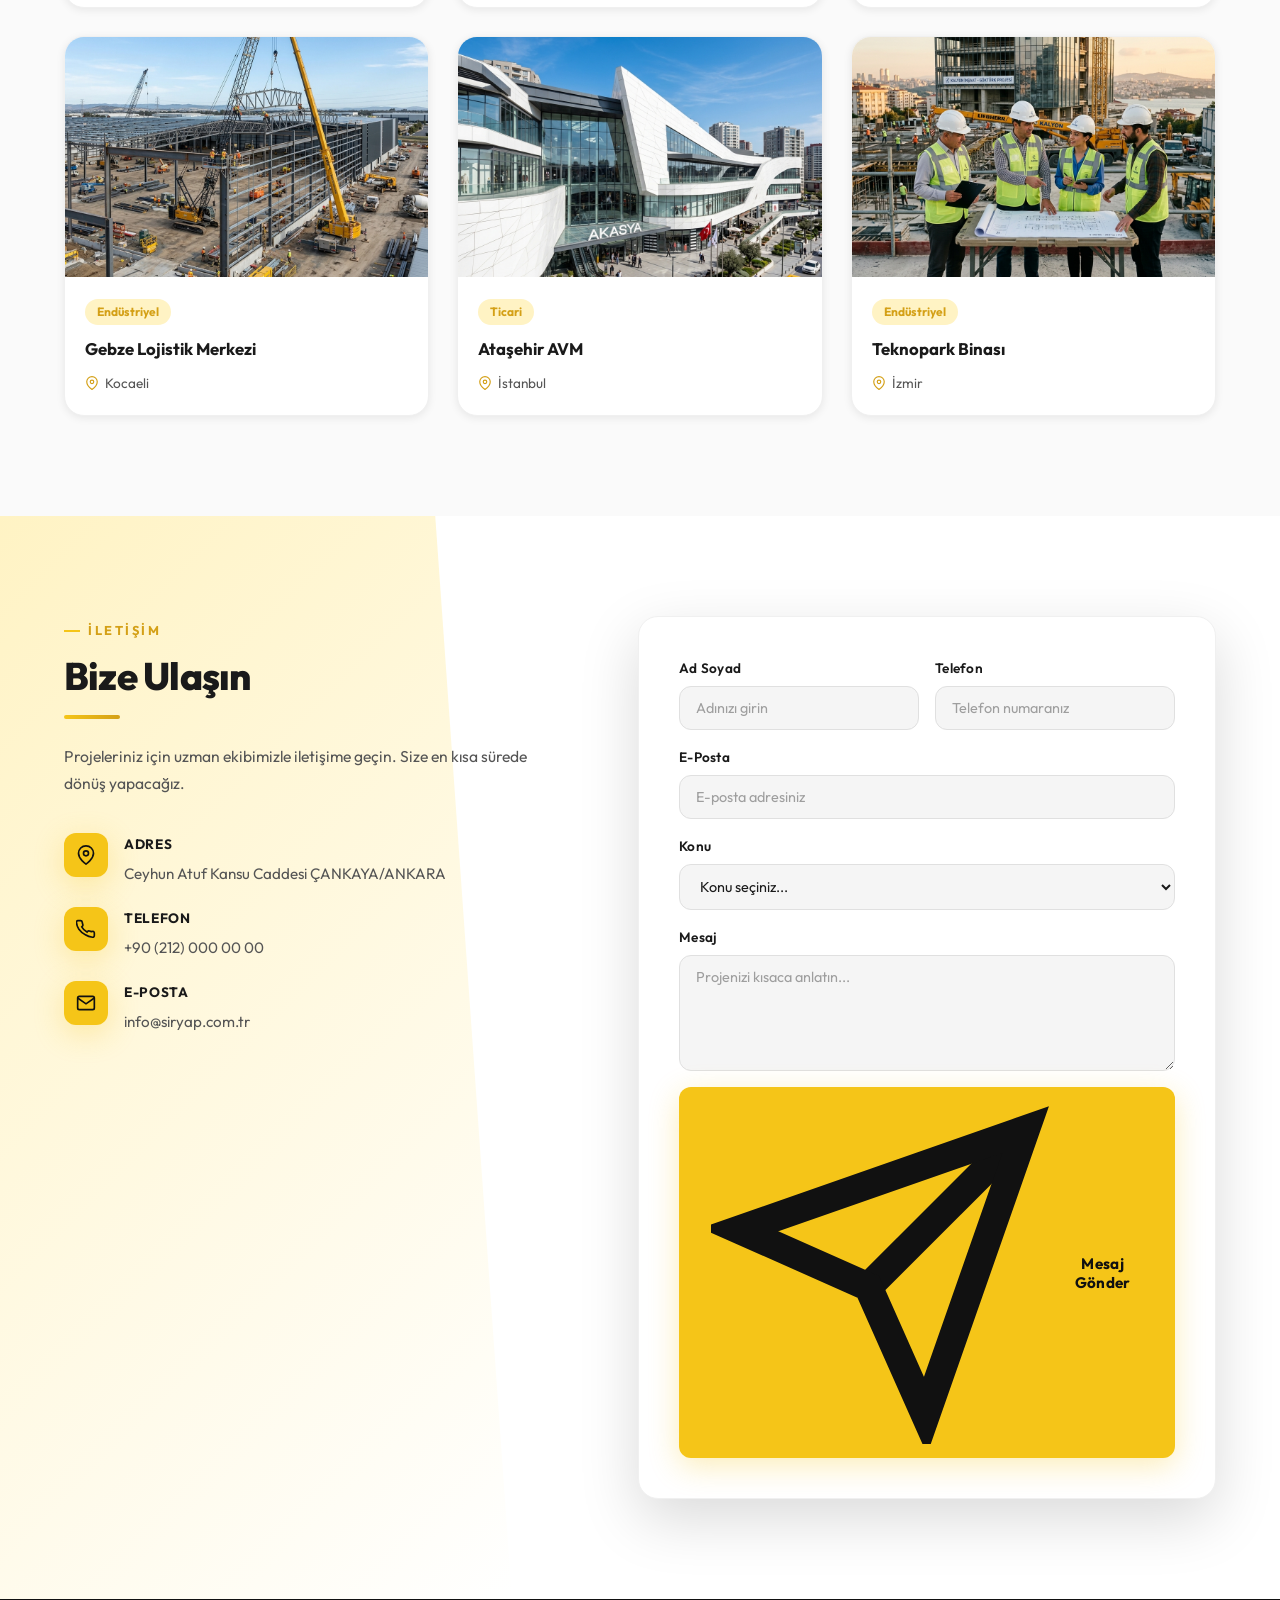
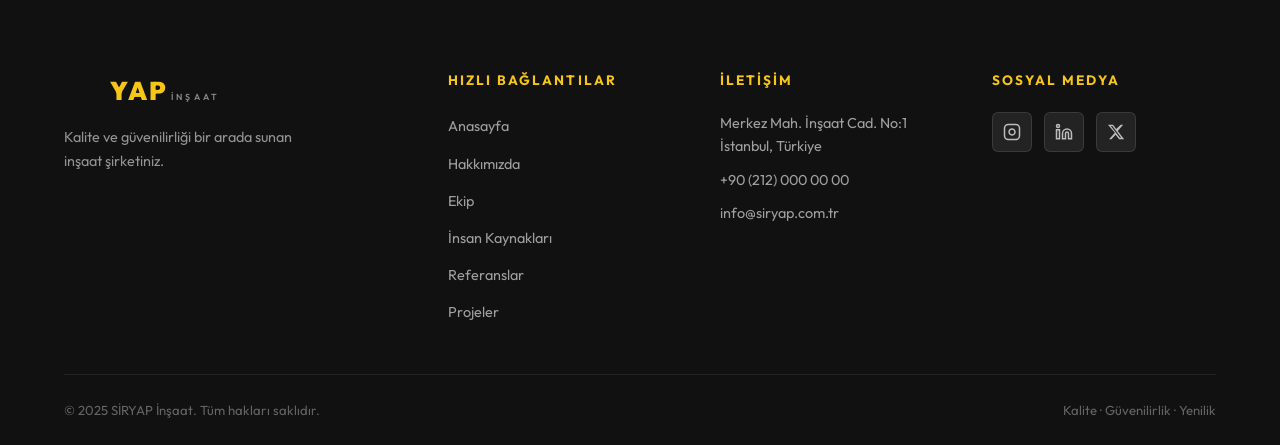
==== commit 336f0da9: "Update index.html" ====
--- a/index.html
+++ b/index.html
@@ -93,7 +93,7 @@
         <div class="hero-badge animate-fadeIn">İnşaat & Taahhüt</div>
         <h1 class="hero-title animate-slideUp">
           SIRYAP<br/>
-          <span class="hero-accent">GLOBAL</span> İNŞAAT & TAAHHÜT
+          <span class="hero-accent">GLOBAL</span> İNŞAAT A.Ş.
         </h1>
         <p class="hero-desc animate-slideUp delay-1">
           SİRYAP İnşaat olarak; konut, ticari ve endüstriyel projelerde kalite, güvenilirlik ve yenilikçi çözümler sunuyoruz.
